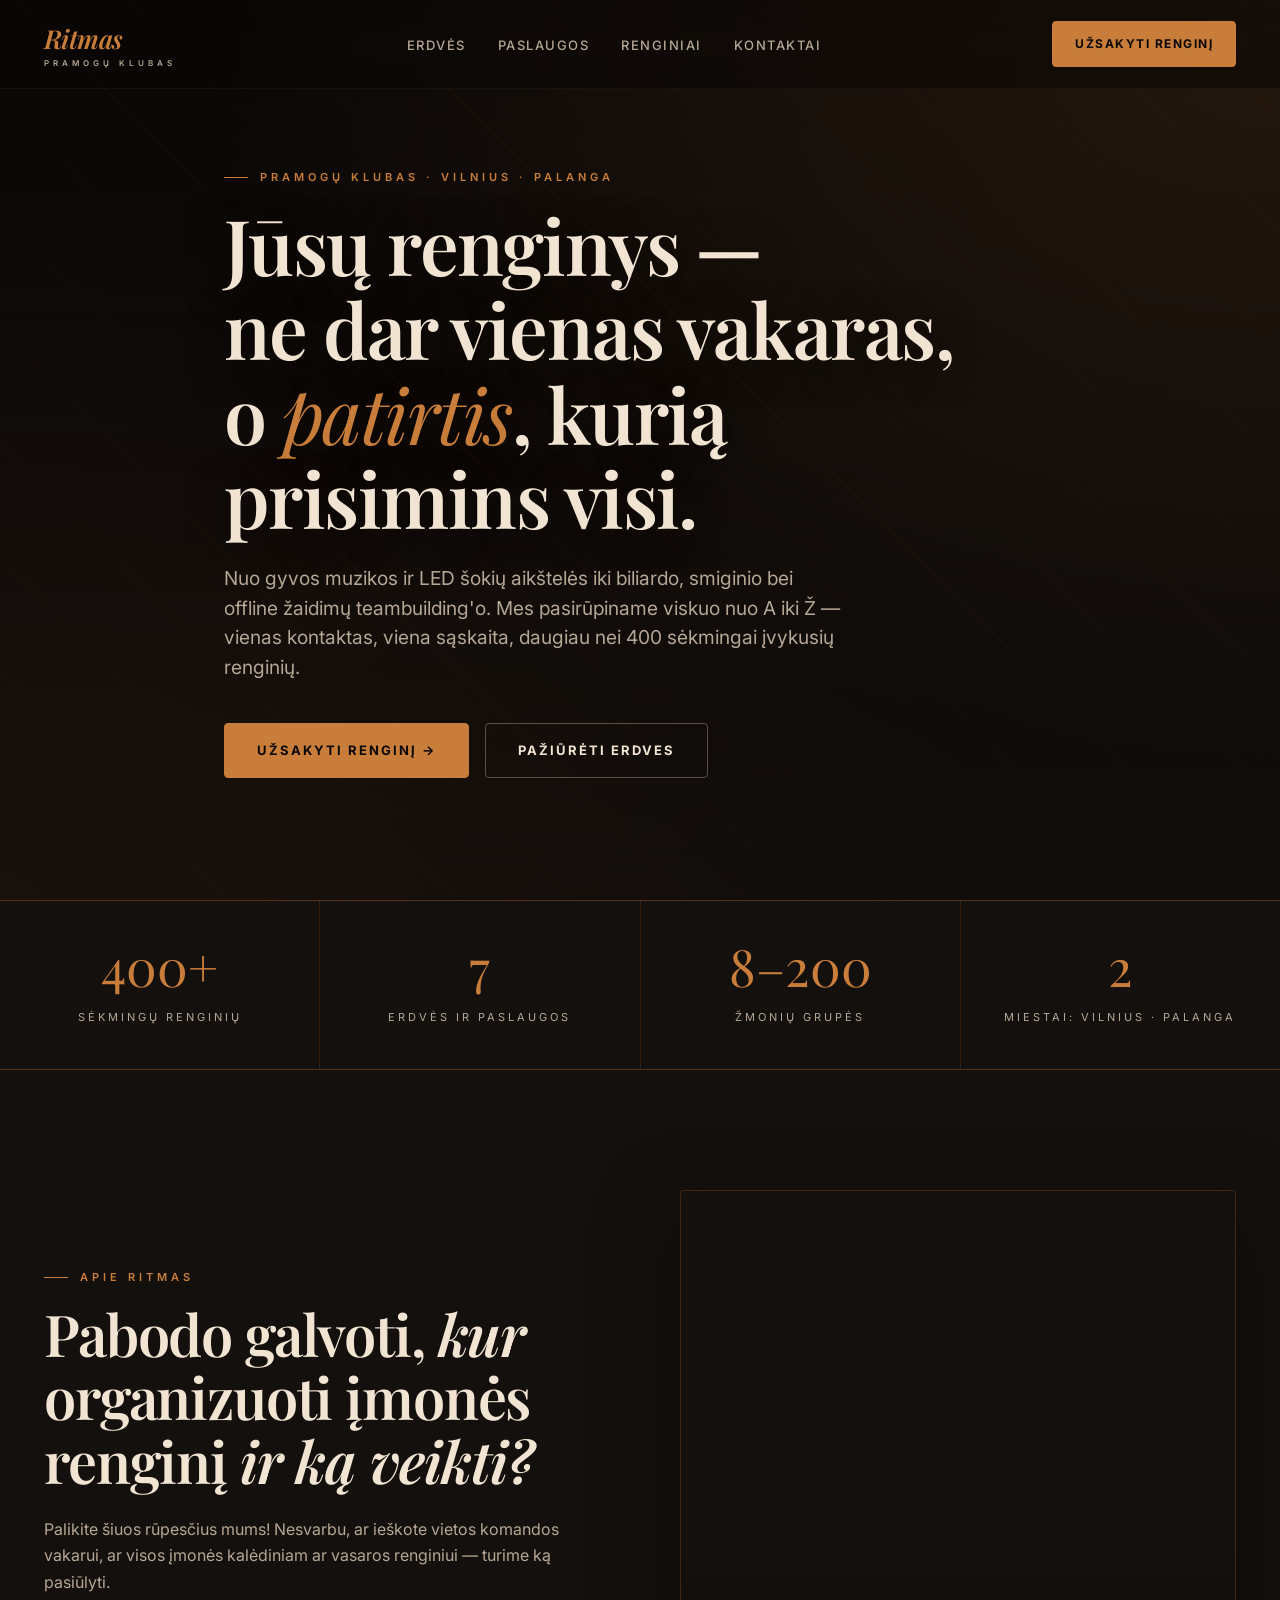
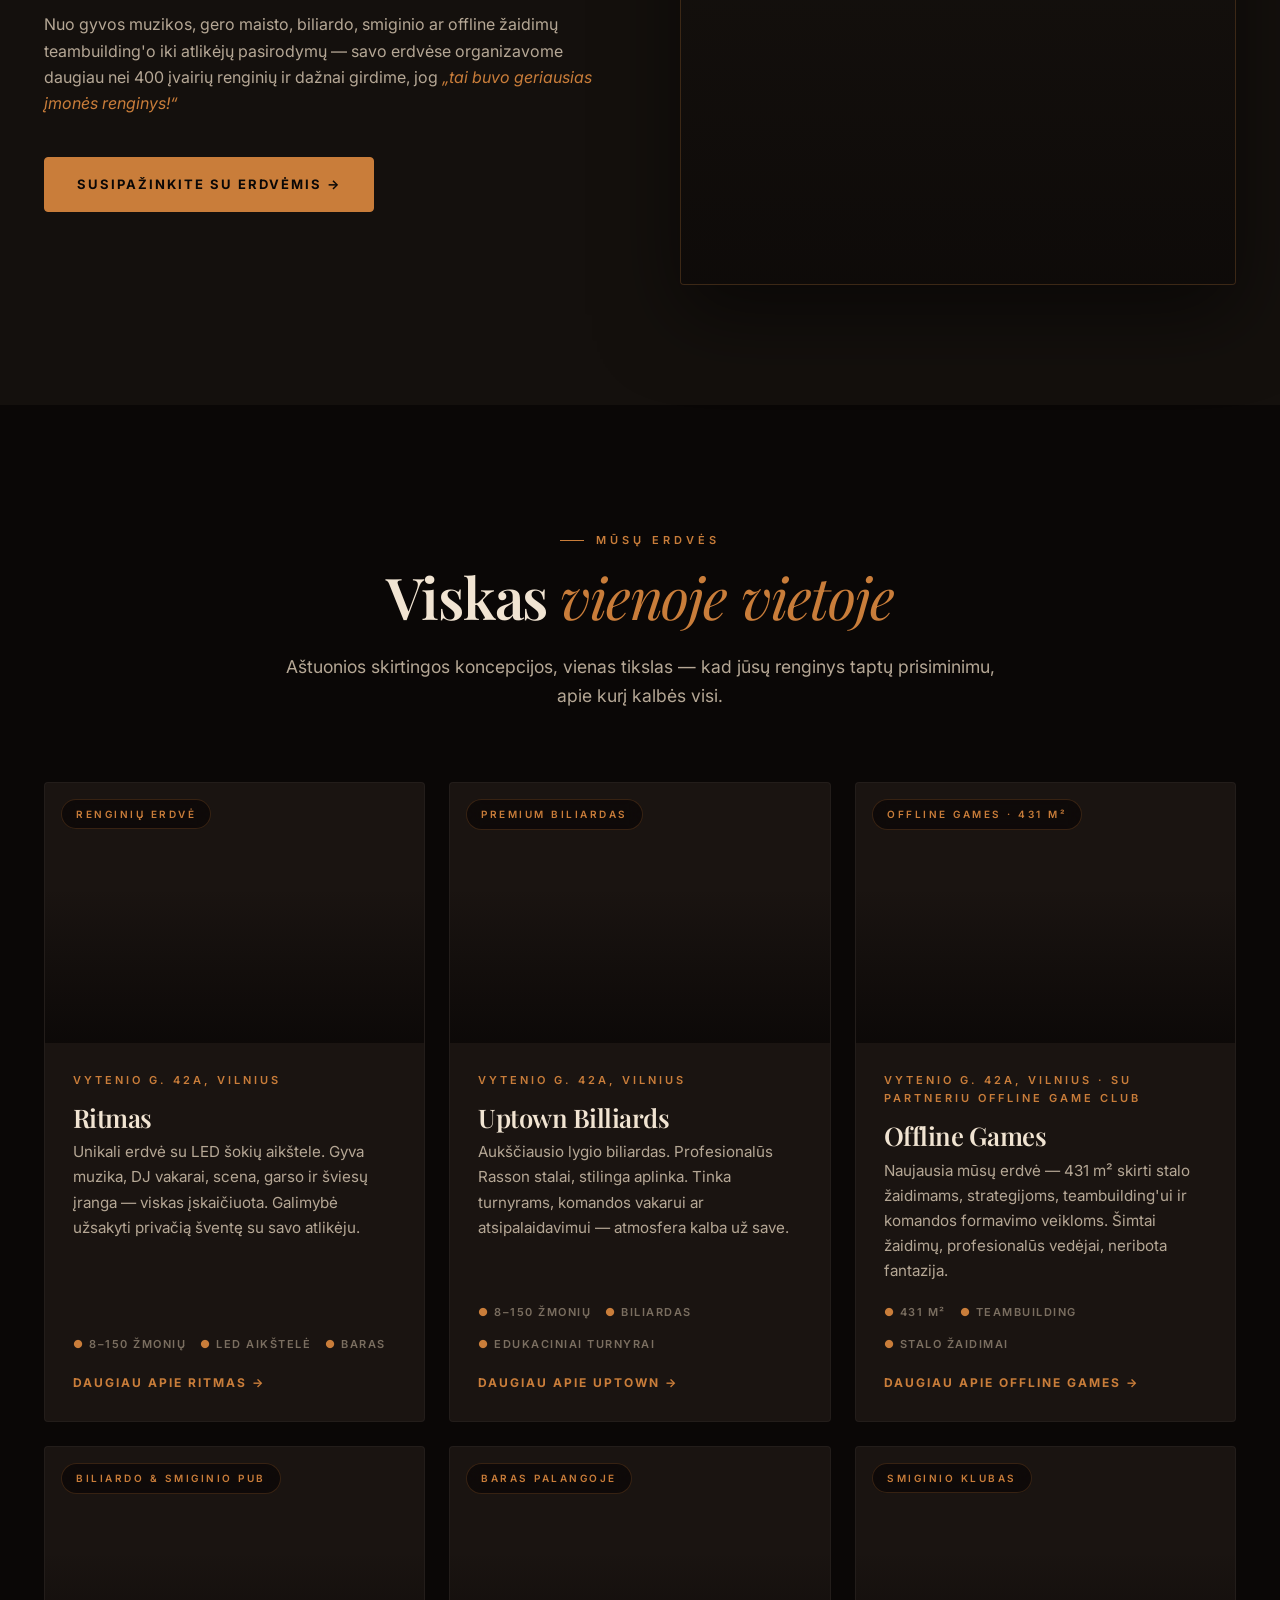
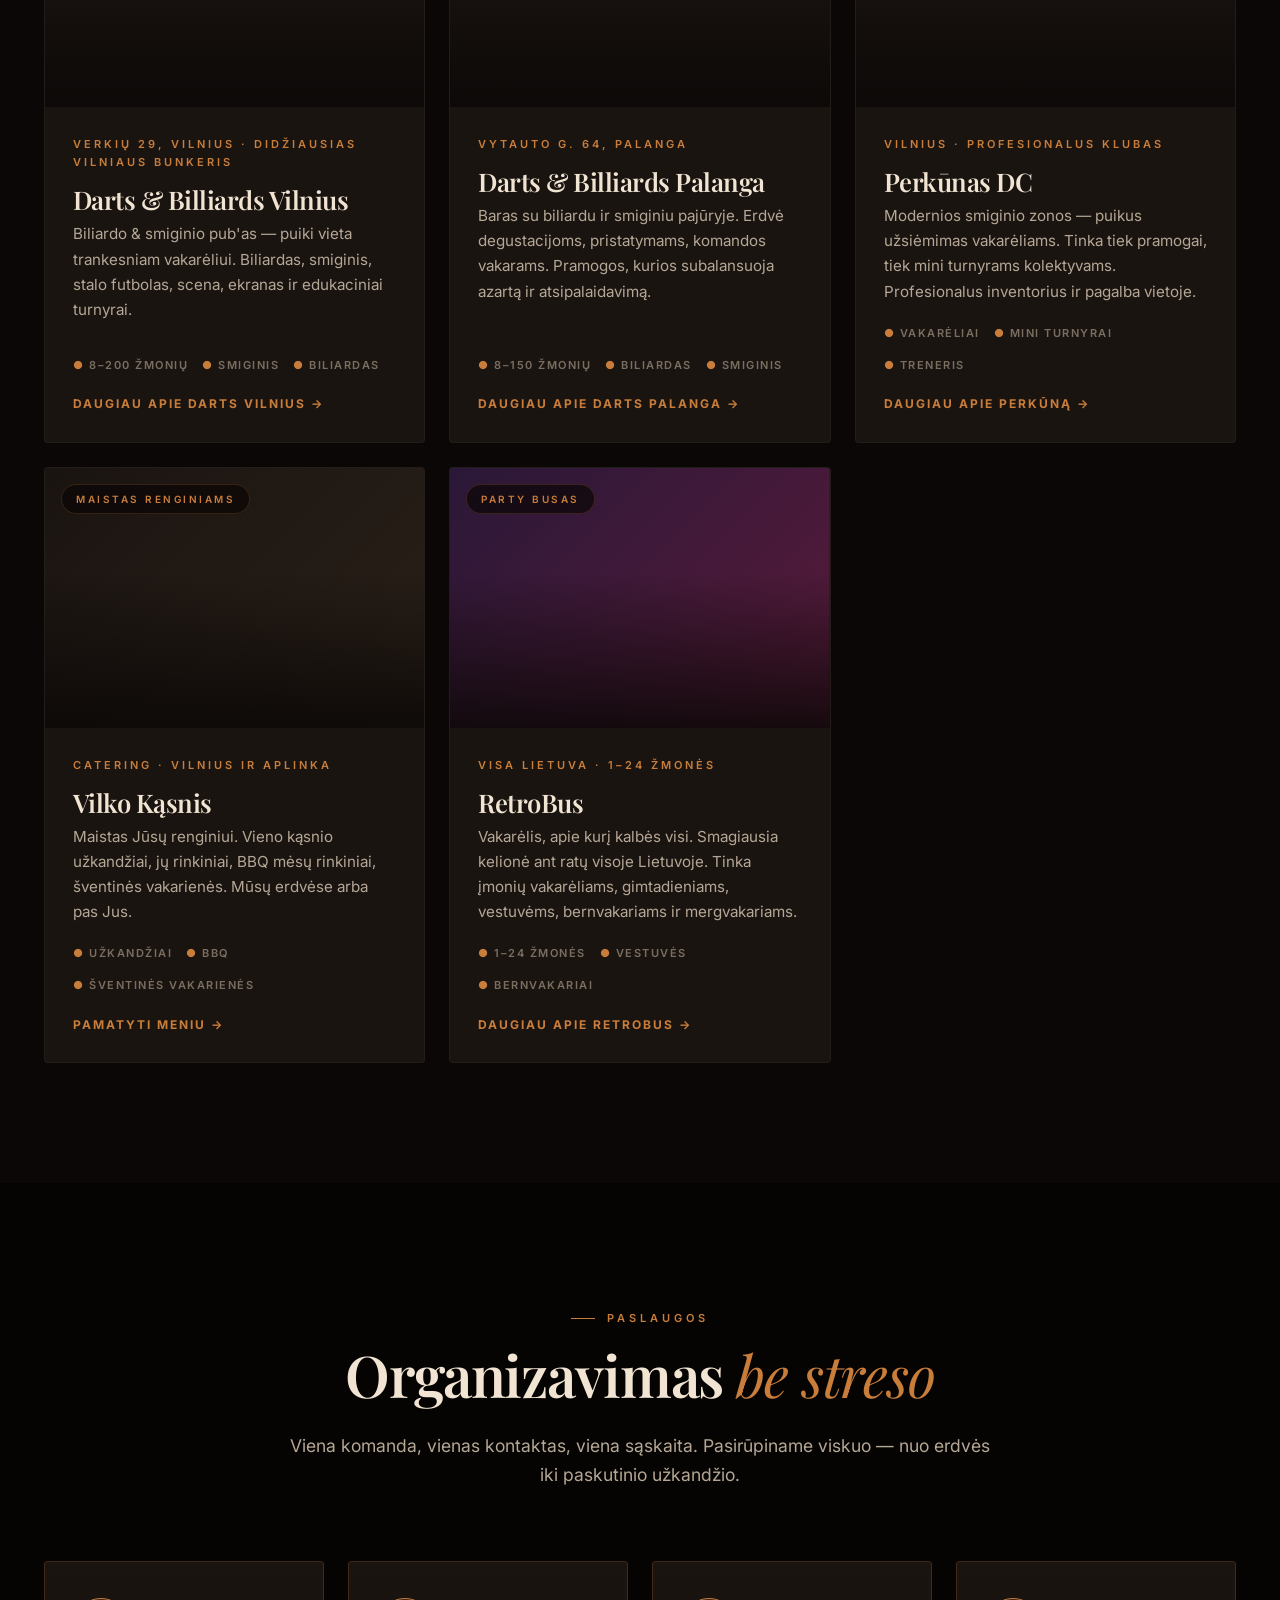
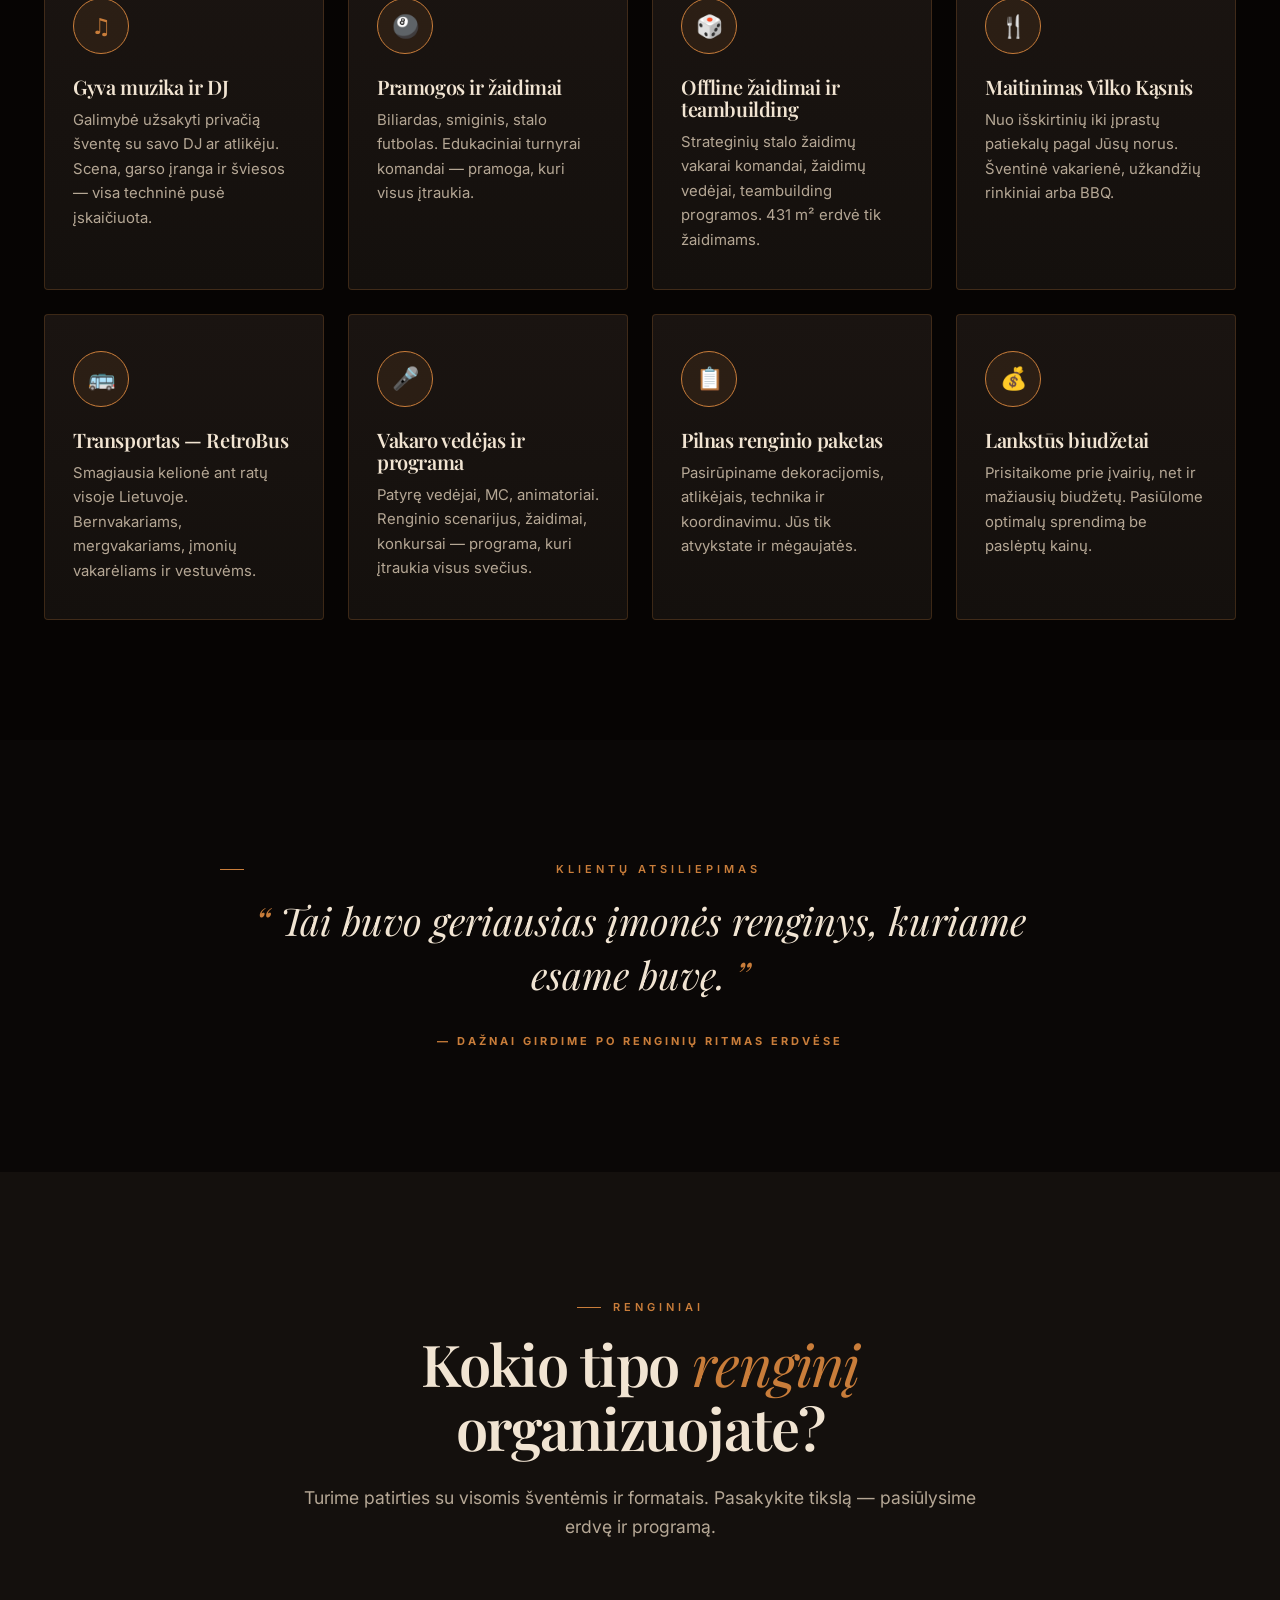
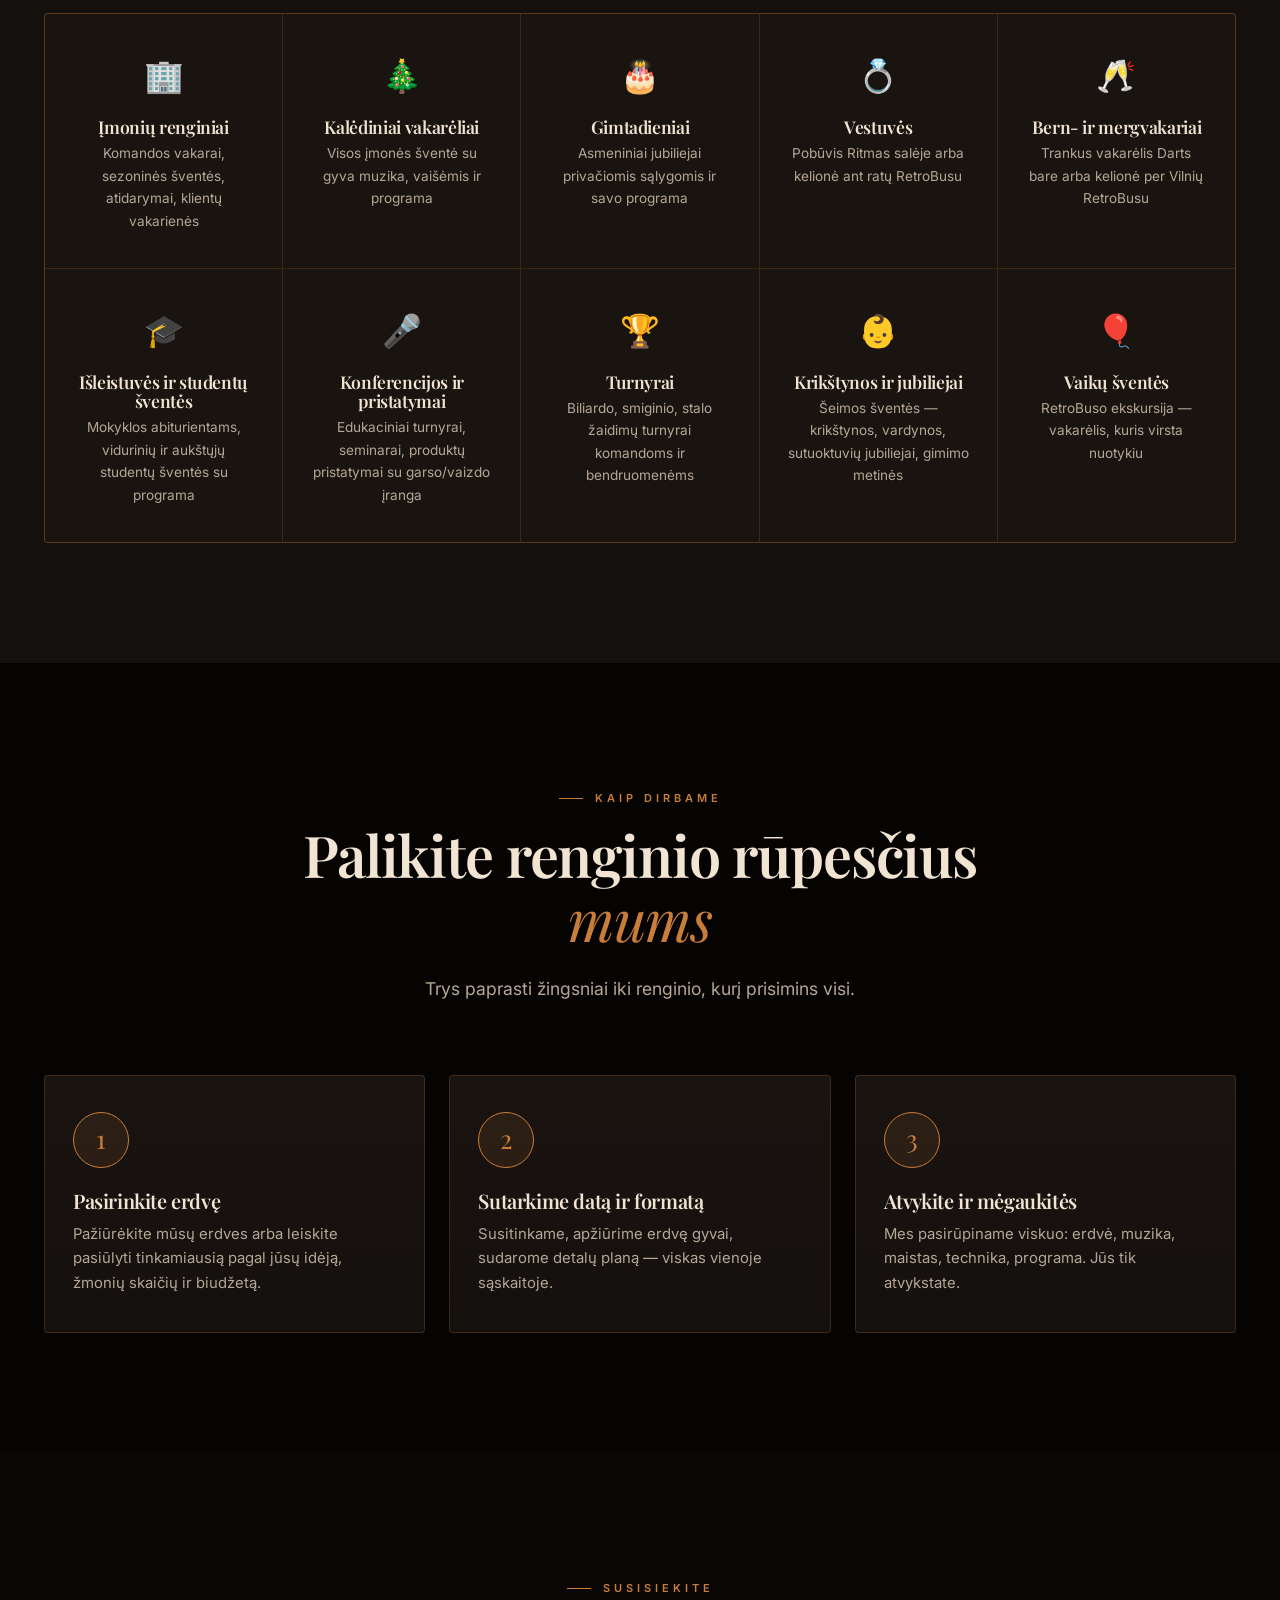
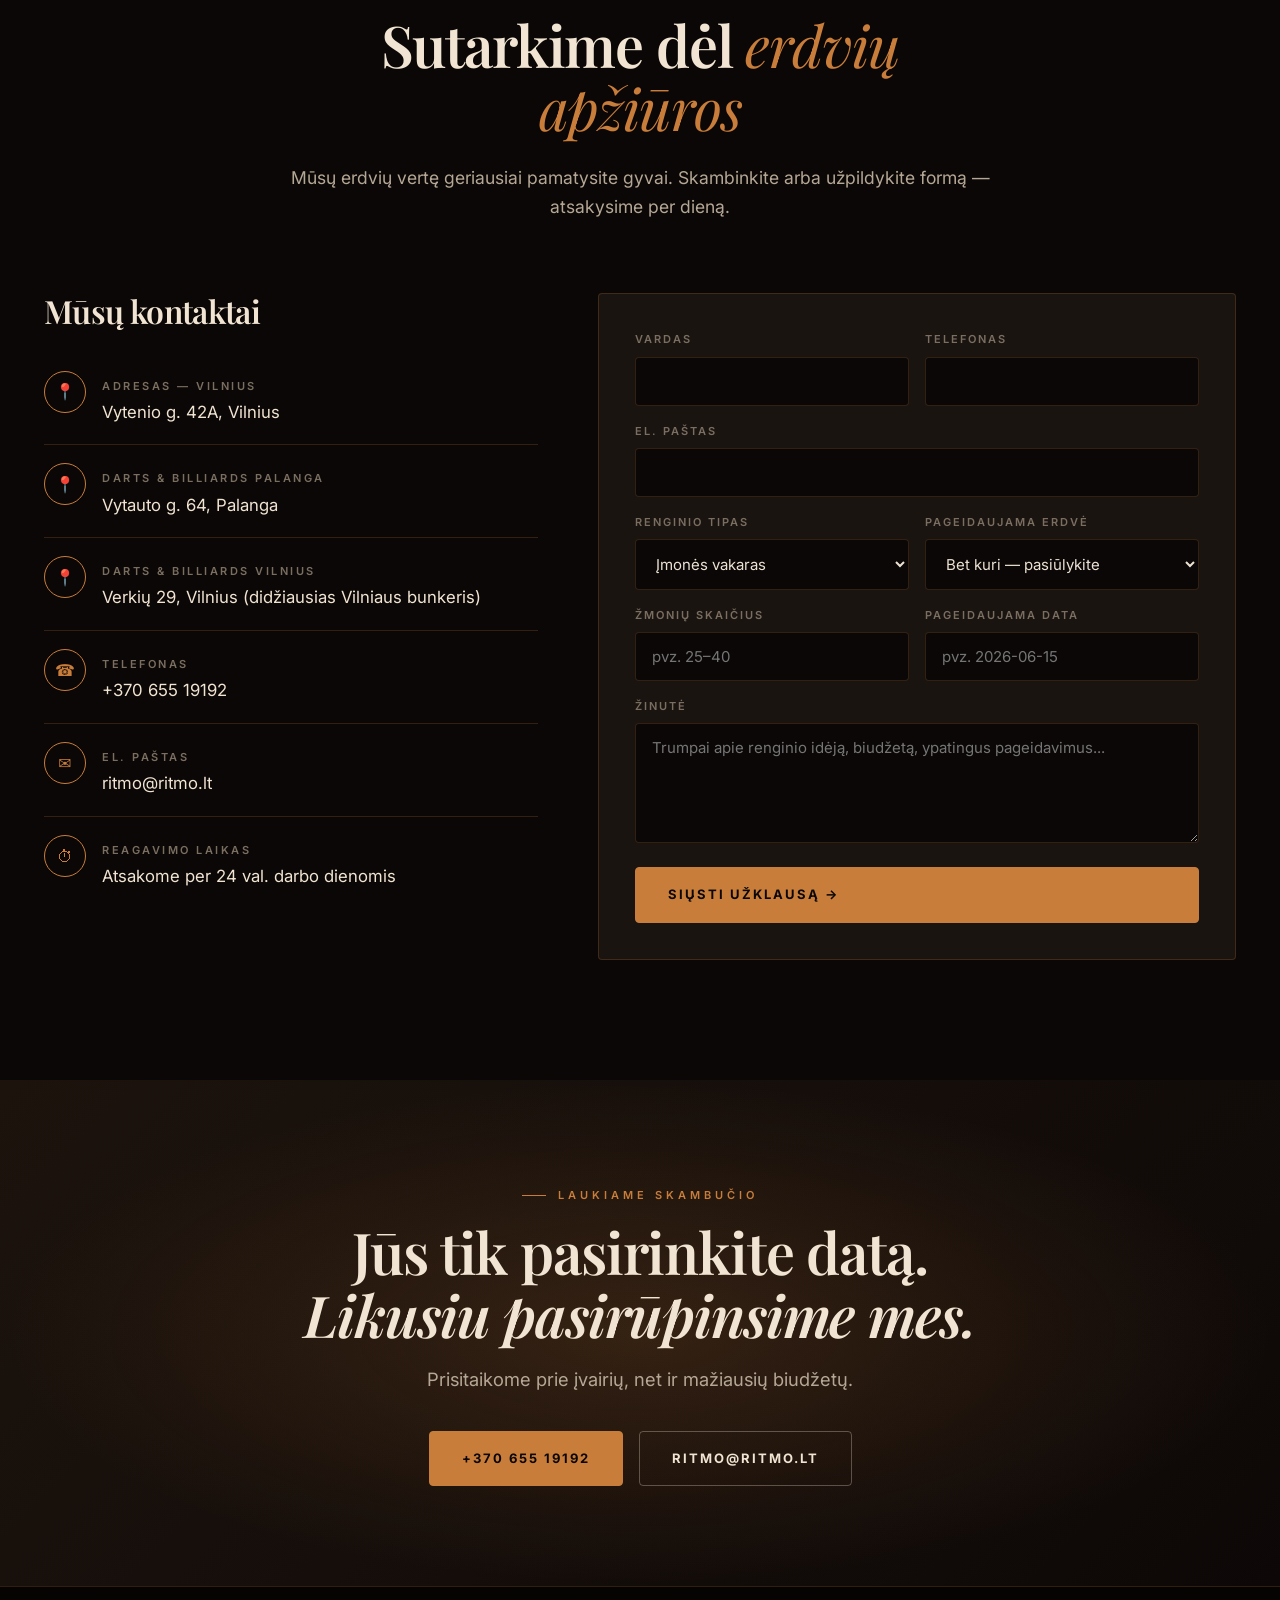
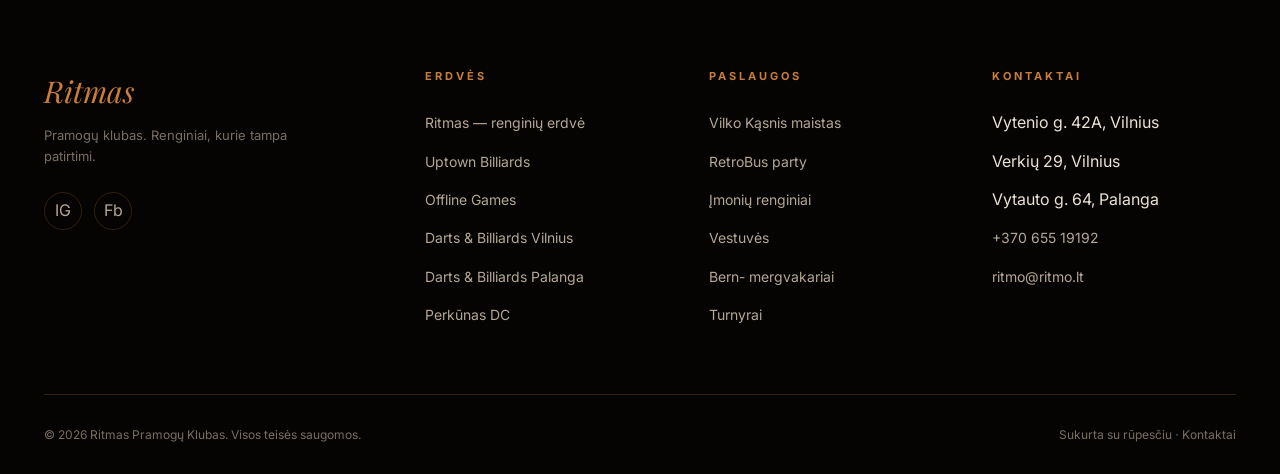
==== index.html @ 1d8a66df "Add Ritmas static site with pages, assets Add complete static website for Ritmas Pramogų Klubas: 10 " ====
<!DOCTYPE html>
<html lang="lt">
<head>
<meta charset="UTF-8">
<meta name="viewport" content="width=device-width, initial-scale=1.0">
<title>Ritmas — Pramogų klubas Vilniuje | Renginių erdvės, biliardas, smiginis, offline games</title>
<meta name="description" content="Ritmas Pramogų Klubas — viskas vienoje vietoje: renginių erdvė su LED šokių aikštele, premium biliardas Uptown Billiards, smiginio klubas Perkūnas DC, Offline Games teambuilding, party busas RetroBus ir maitinimas Vilko Kąsnis. Vytenio g. 42A, Vilnius.">
<meta name="keywords" content="renginių erdvė Vilnius, įmonės renginys, gimtadienis, kalėdinis vakarėlis, biliardas, smiginis, teambuilding, offline games, ritmas">
<meta property="og:title" content="Ritmas Pramogų Klubas — Jūsų renginys, patirtis kurią prisimins visi">
<meta property="og:description" content="Daugiau nei 400 įvairių renginių. Viena komanda, vienas kontaktas, viena sąskaita — mes pasirūpiname viskuo nuo A iki Ž.">
<meta property="og:type" content="website">
<link rel="preconnect" href="https://fonts.googleapis.com">
<link rel="preconnect" href="https://fonts.gstatic.com" crossorigin>
<link href="https://fonts.googleapis.com/css2?family=Inter:wght@400;500;600;700&family=Playfair+Display:ital,wght@0,400;0,600;0,700;1,400;1,600&display=swap" rel="stylesheet">
<link rel="stylesheet" href="assets/style.css">
</head>
<body>

<nav class="nav">
  <div class="nav-inner">
    <a href="index.html" class="nav-logo">Ritmas<span>Pramogų klubas</span></a>
    <ul class="nav-menu">
      <li><a href="#spaces">Erdvės</a></li>
      <li><a href="#services">Paslaugos</a></li>
      <li><a href="#renginiai">Renginiai</a></li>
      <li><a href="#kontaktai">Kontaktai</a></li>
    </ul>
    <a href="#kontaktai" class="nav-cta">Užsakyti renginį</a>
    <button class="nav-toggle" aria-label="Meniu">☰</button>
  </div>
</nav>

<header class="hero">
  <div class="hero-bg" style="background-image: url('assets/images/pagrindine-ritmas.jpg');"></div>
  <div class="container hero-content">
    <span class="eyebrow">Pramogų klubas · Vilnius · Palanga</span>
    <h1>Jūsų renginys —<br>ne dar vienas vakaras,<br>o <em>patirtis</em>, kurią prisimins visi.</h1>
    <p class="hero-sub">Nuo gyvos muzikos ir LED šokių aikštelės iki biliardo, smiginio bei offline žaidimų teambuilding'o. Mes pasirūpiname viskuo nuo A iki Ž — vienas kontaktas, viena sąskaita, daugiau nei 400 sėkmingai įvykusių renginių.</p>
    <div class="hero-actions">
      <a href="#kontaktai" class="btn btn-primary">Užsakyti renginį →</a>
      <a href="#spaces" class="btn btn-ghost">Pažiūrėti erdves</a>
    </div>
  </div>
</header>

<section class="stats">
  <div class="stat"><span class="stat-n">400+</span><span class="stat-l">Sėkmingų renginių</span></div>
  <div class="stat"><span class="stat-n">7</span><span class="stat-l">Erdvės ir paslaugos</span></div>
  <div class="stat"><span class="stat-n">8–200</span><span class="stat-l">Žmonių grupės</span></div>
  <div class="stat"><span class="stat-n">2</span><span class="stat-l">Miestai: Vilnius · Palanga</span></div>
</section>

<section class="section section-alt">
  <div class="container">
    <div class="two-col">
      <div class="fade-in">
        <span class="eyebrow">Apie Ritmas</span>
        <h2>Pabodo galvoti, <em>kur</em> organizuoti įmonės renginį <em>ir ką veikti?</em></h2>
        <p>Palikite šiuos rūpesčius mums! Nesvarbu, ar ieškote vietos komandos vakarui, ar visos įmonės kalėdiniam ar vasaros renginiui — turime ką pasiūlyti.</p>
        <p>Nuo gyvos muzikos, gero maisto, biliardo, smiginio ar offline žaidimų teambuilding'o iki atlikėjų pasirodymų — savo erdvėse organizavome daugiau nei 400 įvairių renginių ir dažnai girdime, jog <em style="color:var(--copper);">„tai buvo geriausias įmonės renginys!“</em></p>
        <a href="#spaces" class="btn btn-primary" style="margin-top:24px;">Susipažinkite su erdvėmis →</a>
      </div>
      <div class="two-col-img framed fade-in" style="background-image: url('assets/images/ritmas-1.jpg');"></div>
    </div>
  </div>
</section>

<section class="section" id="spaces">
  <div class="container">
    <div class="section-head fade-in">
      <span class="eyebrow">Mūsų erdvės</span>
      <h2>Viskas <em>vienoje vietoje</em></h2>
      <p>Aštuonios skirtingos koncepcijos, vienas tikslas — kad jūsų renginys taptų prisiminimu, apie kurį kalbės visi.</p>
    </div>
    <div class="spaces">
      <a href="ritmas.html" class="space-card fade-in">
        <div class="space-card-img" style="background-image: url('assets/images/pagrindine-ritmas.jpg');"><span class="space-card-tag">Renginių erdvė</span></div>
        <div class="space-card-body">
          <div class="sub">Vytenio g. 42A, Vilnius</div>
          <h3>Ritmas</h3>
          <p>Unikali erdvė su LED šokių aikštele. Gyva muzika, DJ vakarai, scena, garso ir šviesų įranga — viskas įskaičiuota. Galimybė užsakyti privačią šventę su savo atlikėju.</p>
          <div class="space-card-meta"><span>8–150 žmonių</span><span>LED aikštelė</span><span>Baras</span></div>
          <span class="space-card-link">Daugiau apie Ritmas →</span>
        </div>
      </a>
      <a href="uptown.html" class="space-card fade-in">
        <div class="space-card-img" style="background-image: url('https://drive.google.com/thumbnail?id=1WiTJpKL68ekK9ulDx5SlwFwT-Mex2TLz&sz=w1200');"><span class="space-card-tag">Premium biliardas</span></div>
        <div class="space-card-body">
          <div class="sub">Vytenio g. 42A, Vilnius</div>
          <h3>Uptown Billiards</h3>
          <p>Aukščiausio lygio biliardas. Profesionalūs Rasson stalai, stilinga aplinka. Tinka turnyrams, komandos vakarui ar atsipalaidavimui — atmosfera kalba už save.</p>
          <div class="space-card-meta"><span>8–150 žmonių</span><span>Biliardas</span><span>Edukaciniai turnyrai</span></div>
          <span class="space-card-link">Daugiau apie Uptown →</span>
        </div>
      </a>
      <a href="offline-games.html" class="space-card fade-in">
        <div class="space-card-img" style="background-image: url('https://drive.google.com/thumbnail?id=1oTW7RoSvND9mqmopMKDk5EoorrUgEsER&sz=w1200');"><span class="space-card-tag">Offline games · 431 m²</span></div>
        <div class="space-card-body">
          <div class="sub">Vytenio g. 42A, Vilnius · su partneriu Offline Game Club</div>
          <h3>Offline Games</h3>
          <p>Naujausia mūsų erdvė — 431 m² skirti stalo žaidimams, strategijoms, teambuilding'ui ir komandos formavimo veikloms. Šimtai žaidimų, profesionalūs vedėjai, neribota fantazija.</p>
          <div class="space-card-meta"><span>431 m²</span><span>Teambuilding</span><span>Stalo žaidimai</span></div>
          <span class="space-card-link">Daugiau apie Offline Games →</span>
        </div>
      </a>
      <a href="darts-bar.html" class="space-card fade-in">
        <div class="space-card-img" style="background-image: url('https://drive.google.com/thumbnail?id=1JiVC27Zn3OxsxiPdMK0Atm8gLOhU0BRY&sz=w1200');"><span class="space-card-tag">Biliardo & smiginio pub</span></div>
        <div class="space-card-body">
          <div class="sub">Verkių 29, Vilnius · Didžiausias Vilniaus bunkeris</div>
          <h3>Darts &amp; Billiards Vilnius</h3>
          <p>Biliardo & smiginio pub'as — puiki vieta trankesniam vakarėliui. Biliardas, smiginis, stalo futbolas, scena, ekranas ir edukaciniai turnyrai.</p>
          <div class="space-card-meta"><span>8–200 žmonių</span><span>Smiginis</span><span>Biliardas</span></div>
          <span class="space-card-link">Daugiau apie Darts Vilnius →</span>
        </div>
      </a>
      <a href="darts-palanga.html" class="space-card fade-in">
        <div class="space-card-img" style="background-image: url('https://drive.google.com/thumbnail?id=1Nq9KM36mByljv81RkOP6Cjq_1KkSakhT&sz=w1200');"><span class="space-card-tag">Baras Palangoje</span></div>
        <div class="space-card-body">
          <div class="sub">Vytauto g. 64, Palanga</div>
          <h3>Darts &amp; Billiards Palanga</h3>
          <p>Baras su biliardu ir smiginiu pajūryje. Erdvė degustacijoms, pristatymams, komandos vakarams. Pramogos, kurios subalansuoja azartą ir atsipalaidavimą.</p>
          <div class="space-card-meta"><span>8–150 žmonių</span><span>Biliardas</span><span>Smiginis</span></div>
          <span class="space-card-link">Daugiau apie Darts Palanga →</span>
        </div>
      </a>
      <a href="perkunas.html" class="space-card fade-in">
        <div class="space-card-img" style="background-image: url('https://drive.google.com/thumbnail?id=1J5Hg4VFQWvJ9VZbEHfBp5RnaOeARDXWA&sz=w1200');"><span class="space-card-tag">Smiginio klubas</span></div>
        <div class="space-card-body">
          <div class="sub">Vilnius · Profesionalus klubas</div>
          <h3>Perkūnas DC</h3>
          <p>Modernios smiginio zonos — puikus užsiėmimas vakarėliams. Tinka tiek pramogai, tiek mini turnyrams kolektyvams. Profesionalus inventorius ir pagalba vietoje.</p>
          <div class="space-card-meta"><span>Vakarėliai</span><span>Mini turnyrai</span><span>Treneris</span></div>
          <span class="space-card-link">Daugiau apie Perkūną →</span>
        </div>
      </a>
      <a href="vilko-kasnis.html" class="space-card fade-in">
        <div class="space-card-img" style="background-image: linear-gradient(135deg, #1a1411, #2a2018);"><span class="space-card-tag">Maistas renginiams</span></div>
        <div class="space-card-body">
          <div class="sub">Catering · Vilnius ir aplinka</div>
          <h3>Vilko Kąsnis</h3>
          <p>Maistas Jūsų renginiui. Vieno kąsnio užkandžiai, jų rinkiniai, BBQ mėsų rinkiniai, šventinės vakarienės. Mūsų erdvėse arba pas Jus.</p>
          <div class="space-card-meta"><span>Užkandžiai</span><span>BBQ</span><span>Šventinės vakarienės</span></div>
          <span class="space-card-link">Pamatyti meniu →</span>
        </div>
      </a>
      <a href="retrobus.html" class="space-card fade-in">
        <div class="space-card-img" style="background-image: linear-gradient(135deg, #2a1838, #5a1a3a);"><span class="space-card-tag">Party busas</span></div>
        <div class="space-card-body">
          <div class="sub">Visa Lietuva · 1–24 žmonės</div>
          <h3>RetroBus</h3>
          <p>Vakarėlis, apie kurį kalbės visi. Smagiausia kelionė ant ratų visoje Lietuvoje. Tinka įmonių vakarėliams, gimtadieniams, vestuvėms, bernvakariams ir mergvakariams.</p>
          <div class="space-card-meta"><span>1–24 žmonės</span><span>Vestuvės</span><span>Bernvakariai</span></div>
          <span class="space-card-link">Daugiau apie RetroBus →</span>
        </div>
      </a>
    </div>
  </div>
</section>

<section class="section section-darker" id="services">
  <div class="container">
    <div class="section-head fade-in">
      <span class="eyebrow">Paslaugos</span>
      <h2>Organizavimas <em>be streso</em></h2>
      <p>Viena komanda, vienas kontaktas, viena sąskaita. Pasirūpiname viskuo — nuo erdvės iki paskutinio užkandžio.</p>
    </div>
    <div class="features">
      <div class="feature fade-in"><div class="feature-icon">♫</div><h4>Gyva muzika ir DJ</h4><p>Galimybė užsakyti privačią šventę su savo DJ ar atlikėju. Scena, garso įranga ir šviesos — visa techninė pusė įskaičiuota.</p></div>
      <div class="feature fade-in"><div class="feature-icon">🎱</div><h4>Pramogos ir žaidimai</h4><p>Biliardas, smiginis, stalo futbolas. Edukaciniai turnyrai komandai — pramoga, kuri visus įtraukia.</p></div>
      <div class="feature fade-in"><div class="feature-icon">🎲</div><h4>Offline žaidimai ir teambuilding</h4><p>Strateginių stalo žaidimų vakarai komandai, žaidimų vedėjai, teambuilding programos. 431 m² erdvė tik žaidimams.</p></div>
      <div class="feature fade-in"><div class="feature-icon">🍴</div><h4>Maitinimas Vilko Kąsnis</h4><p>Nuo išskirtinių iki įprastų patiekalų pagal Jūsų norus. Šventinė vakarienė, užkandžių rinkiniai arba BBQ.</p></div>
      <div class="feature fade-in"><div class="feature-icon">🚌</div><h4>Transportas — RetroBus</h4><p>Smagiausia kelionė ant ratų visoje Lietuvoje. Bernvakariams, mergvakariams, įmonių vakarėliams ir vestuvėms.</p></div>
      <div class="feature fade-in"><div class="feature-icon">🎤</div><h4>Vakaro vedėjas ir programa</h4><p>Patyrę vedėjai, MC, animatoriai. Renginio scenarijus, žaidimai, konkursai — programa, kuri įtraukia visus svečius.</p></div>
      <div class="feature fade-in"><div class="feature-icon">📋</div><h4>Pilnas renginio paketas</h4><p>Pasirūpiname dekoracijomis, atlikėjais, technika ir koordinavimu. Jūs tik atvykstate ir mėgaujatės.</p></div>
      <div class="feature fade-in"><div class="feature-icon">💰</div><h4>Lankstūs biudžetai</h4><p>Prisitaikome prie įvairių, net ir mažiausių biudžetų. Pasiūlome optimalų sprendimą be paslėptų kainų.</p></div>
    </div>
  </div>
</section>

<section class="section">
  <div class="container">
    <div class="testimonial fade-in">
      <span class="eyebrow" style="margin: 0 auto 16px; display: block;">Klientų atsiliepimas</span>
      <p class="testimonial-quote">Tai buvo geriausias įmonės renginys, kuriame esame buvę.</p>
      <span class="testimonial-attr">— dažnai girdime po renginių Ritmas erdvėse</span>
    </div>
  </div>
</section>

<section class="section section-alt" id="renginiai">
  <div class="container">
    <div class="section-head fade-in">
      <span class="eyebrow">Renginiai</span>
      <h2>Kokio tipo <em>renginį</em> organizuojate?</h2>
      <p>Turime patirties su visomis šventėmis ir formatais. Pasakykite tikslą — pasiūlysime erdvę ir programą.</p>
    </div>
    <div class="event-types">
      <div class="event-type fade-in"><div class="event-type-icon">🏢</div><h4>Įmonių renginiai</h4><p>Komandos vakarai, sezoninės šventės, atidarymai, klientų vakarienės</p></div>
      <div class="event-type fade-in"><div class="event-type-icon">🎄</div><h4>Kalėdiniai vakarėliai</h4><p>Visos įmonės šventė su gyva muzika, vaišėmis ir programa</p></div>
      <div class="event-type fade-in"><div class="event-type-icon">🎂</div><h4>Gimtadieniai</h4><p>Asmeniniai jubiliejai privačiomis sąlygomis ir savo programa</p></div>
      <div class="event-type fade-in"><div class="event-type-icon">💍</div><h4>Vestuvės</h4><p>Pobūvis Ritmas salėje arba kelionė ant ratų RetroBusu</p></div>
      <div class="event-type fade-in"><div class="event-type-icon">🥂</div><h4>Bern- ir mergvakariai</h4><p>Trankus vakarėlis Darts bare arba kelionė per Vilnių RetroBusu</p></div>
      <div class="event-type fade-in"><div class="event-type-icon">🎓</div><h4>Išleistuvės ir studentų šventės</h4><p>Mokyklos abiturientams, vidurinių ir aukštųjų studentų šventės su programa</p></div>
      <div class="event-type fade-in"><div class="event-type-icon">🎤</div><h4>Konferencijos ir pristatymai</h4><p>Edukaciniai turnyrai, seminarai, produktų pristatymai su garso/vaizdo įranga</p></div>
      <div class="event-type fade-in"><div class="event-type-icon">🏆</div><h4>Turnyrai</h4><p>Biliardo, smiginio, stalo žaidimų turnyrai komandoms ir bendruomenėms</p></div>
      <div class="event-type fade-in"><div class="event-type-icon">👶</div><h4>Krikštynos ir jubiliejai</h4><p>Šeimos šventės — krikštynos, vardynos, sutuoktuvių jubiliejai, gimimo metinės</p></div>
      <div class="event-type fade-in"><div class="event-type-icon">🎈</div><h4>Vaikų šventės</h4><p>RetroBuso ekskursija — vakarėlis, kuris virsta nuotykiu</p></div>
    </div>
  </div>
</section>

<section class="section section-darker">
  <div class="container">
    <div class="section-head fade-in">
      <span class="eyebrow">Kaip dirbame</span>
      <h2>Paliki­te renginio rūpesčius <em>mums</em></h2>
      <p>Trys paprasti žingsniai iki renginio, kurį prisimins visi.</p>
    </div>
    <div class="features">
      <div class="feature fade-in"><div class="feature-icon" style="font-family:var(--font-display); font-size: 26px;">1</div><h4>Pasirinkite erdvę</h4><p>Pažiūrėkite mūsų erdves arba leiskite pasiūlyti tinkamiausią pagal jūsų idėją, žmonių skaičių ir biudžetą.</p></div>
      <div class="feature fade-in"><div class="feature-icon" style="font-family:var(--font-display); font-size: 26px;">2</div><h4>Sutarkime datą ir formatą</h4><p>Susitinkame, apžiūrime erdvę gyvai, sudarome detalų planą — viskas vienoje sąskaitoje.</p></div>
      <div class="feature fade-in"><div class="feature-icon" style="font-family:var(--font-display); font-size: 26px;">3</div><h4>Atvykite ir mėgaukitės</h4><p>Mes pasirūpiname viskuo: erdvė, muzika, maistas, technika, programa. Jūs tik atvykstate.</p></div>
    </div>
  </div>
</section>

<section class="section" id="kontaktai">
  <div class="container">
    <div class="section-head fade-in">
      <span class="eyebrow">Susisiekite</span>
      <h2>Sutarkime dėl <em>erdvių apžiūros</em></h2>
      <p>Mūsų erdvių vertę geriausiai pamatysite gyvai. Skambinkite arba užpildykite formą — atsakysime per dieną.</p>
    </div>
    <div class="contact-grid">
      <div class="contact-info fade-in">
        <h3>Mūsų kontaktai</h3>
        <div class="contact-line"><div class="contact-line-icon">📍</div><div class="contact-line-text"><strong>Adresas — Vilnius</strong><a href="https://maps.google.com/?q=Vytenio+42A+Vilnius" target="_blank" rel="noopener">Vytenio g. 42A, Vilnius</a></div></div>
        <div class="contact-line"><div class="contact-line-icon">📍</div><div class="contact-line-text"><strong>Darts &amp; Billiards Palanga</strong><a href="https://maps.google.com/?q=Vytauto+64+Palanga" target="_blank" rel="noopener">Vytauto g. 64, Palanga</a></div></div>
        <div class="contact-line"><div class="contact-line-icon">📍</div><div class="contact-line-text"><strong>Darts &amp; Billiards Vilnius</strong><a href="https://maps.google.com/?q=Verkiu+29+Vilnius" target="_blank" rel="noopener">Verkių 29, Vilnius (didžiausias Vilniaus bunkeris)</a></div></div>
        <div class="contact-line"><div class="contact-line-icon">☎</div><div class="contact-line-text"><strong>Telefonas</strong><a href="tel:+37065519192">+370 655 19192</a></div></div>
        <div class="contact-line"><div class="contact-line-icon">✉</div><div class="contact-line-text"><strong>El. paštas</strong><a href="mailto:ritmo@ritmo.lt">ritmo@ritmo.lt</a></div></div>
        <div class="contact-line"><div class="contact-line-icon">⏱</div><div class="contact-line-text"><strong>Reagavimo laikas</strong><span>Atsakome per 24 val. darbo dienomis</span></div></div>
      </div>
      <form class="form fade-in" id="contact-form">
        <div class="form-row">
          <div class="form-field"><label for="name">Vardas</label><input type="text" id="name" name="name" required></div>
          <div class="form-field"><label for="phone">Telefonas</label><input type="tel" id="phone" name="phone"></div>
        </div>
        <div class="form-field" style="margin-bottom:16px;"><label for="email">El. paštas</label><input type="email" id="email" name="email" required></div>
        <div class="form-row">
          <div class="form-field"><label for="event">Renginio tipas</label>
            <select id="event" name="event">
              <option>Įmonės vakaras</option><option>Kalėdinis vakarėlis</option><option>Gimtadienis</option>
              <option>Vestuvės</option><option>Bern- / mergvakaris</option><option>Išleistuvės / studentų šventė</option>
              <option>Konferencija / pristatymas</option><option>Turnyras</option><option>Krikštynos / jubiliejus</option>
              <option>Vaikų šventė</option><option>Kita</option>
            </select>
          </div>
          <div class="form-field"><label for="venue">Pageidaujama erdvė</label>
            <select id="venue" name="venue">
              <option>Bet kuri — pasiūlykite</option><option>Ritmas — renginių erdvė</option><option>Uptown Billiards</option>
              <option>Offline Games</option><option>Darts &amp; Billiards Vilnius</option><option>Darts &amp; Billiards Palanga</option>
              <option>Perkūnas DC (smiginis)</option><option>RetroBus</option><option>Vilko Kąsnis catering</option>
            </select>
          </div>
        </div>
        <div class="form-row">
          <div class="form-field"><label for="people">Žmonių skaičius</label><input type="text" id="people" name="people" placeholder="pvz. 25–40"></div>
          <div class="form-field"><label for="date">Pageidaujama data</label><input type="text" id="date" name="date" placeholder="pvz. 2026-06-15"></div>
        </div>
        <div class="form-field" style="margin-bottom:16px;"><label for="message">Žinutė</label><textarea id="message" name="message" placeholder="Trumpai apie renginio idėją, biudžetą, ypatingus pageidavimus..."></textarea></div>
        <button type="submit" class="btn btn-primary">Siųsti užklausą →</button>
      </form>
    </div>
  </div>
</section>

<section class="cta-band">
  <div class="container fade-in">
    <span class="eyebrow" style="margin: 0 auto 16px; display:inline-block; padding-left: 36px;">Laukiame skambučio</span>
    <h2>Jūs tik pasirinkite datą.<br><em>Likusiu pasirūpinsime mes.</em></h2>
    <p>Prisitaikome prie įvairių, net ir mažiausių biudžetų.</p>
    <div class="hero-actions" style="justify-content:center;">
      <a href="tel:+37065519192" class="btn btn-primary">+370 655 19192</a>
      <a href="mailto:ritmo@ritmo.lt" class="btn btn-ghost">ritmo@ritmo.lt</a>
    </div>
  </div>
</section>

<footer class="footer">
  <div class="container">
    <div class="footer-grid">
      <div>
        <div class="footer-brand">Ritmas</div>
        <div class="footer-tagline">Pramogų klubas. Renginiai, kurie tampa patirtimi.</div>
        <div class="footer-socials">
          <a href="https://www.instagram.com/ritmas_pramoguklubas/" target="_blank" rel="noopener" aria-label="Instagram">IG</a>
          <a href="https://www.facebook.com/profile.php?id=61580613849366" target="_blank" rel="noopener" aria-label="Facebook">Fb</a>
        </div>
      </div>
      <div>
        <h5>Erdvės</h5>
        <ul>
          <li><a href="ritmas.html">Ritmas — renginių erdvė</a></li>
          <li><a href="uptown.html">Uptown Billiards</a></li>
          <li><a href="offline-games.html">Offline Games</a></li>
          <li><a href="darts-bar.html">Darts &amp; Billiards Vilnius</a></li>
          <li><a href="darts-palanga.html">Darts &amp; Billiards Palanga</a></li>
          <li><a href="perkunas.html">Perkūnas DC</a></li>
        </ul>
      </div>
      <div>
        <h5>Paslaugos</h5>
        <ul>
          <li><a href="vilko-kasnis.html">Vilko Kąsnis maistas</a></li>
          <li><a href="retrobus.html">RetroBus party</a></li>
          <li><a href="#renginiai">Įmonių renginiai</a></li>
          <li><a href="#renginiai">Vestuvės</a></li>
          <li><a href="#renginiai">Bern- mergvakariai</a></li>
          <li><a href="#renginiai">Turnyrai</a></li>
        </ul>
      </div>
      <div>
        <h5>Kontaktai</h5>
        <ul>
          <li>Vytenio g. 42A, Vilnius</li>
          <li>Verkių 29, Vilnius</li>
          <li>Vytauto g. 64, Palanga</li>
          <li><a href="tel:+37065519192">+370 655 19192</a></li>
          <li><a href="mailto:ritmo@ritmo.lt">ritmo@ritmo.lt</a></li>
        </ul>
      </div>
    </div>
    <div class="footer-bottom">
      <div>© <span id="yr">2026</span> Ritmas Pramogų Klubas. Visos teisės saugomos.</div>
      <div>Sukurta su rūpesčiu ⋅ <a href="kontaktai.html">Kontaktai</a></div>
    </div>
  </div>
</footer>
<script src="assets/script.js"></script>
</body>
</html>
---- assets/style.css ----
/* =========================================================
   RITMAS PRAMOGŲ KLUBAS — Stilius
   Tamsus, premium, kinematografinis dizainas
   ========================================================= */

:root {
  /* Brand colors */
  --bg: #0a0706;
  --bg-2: #14100d;
  --bg-3: #1f1813;
  --surface: #1a1411;
  --surface-2: #25201c;
  --copper: #C97D3A;
  --copper-light: #E29A5C;
  --copper-dark: #8E5728;
  --gold: #D4A968;
  --cream: #F1E4D2;
  --text: #ECE2D4;
  --text-dim: #B5A795;
  --text-muted: #7A6E60;
  --line: rgba(201, 125, 58, 0.22);

  /* Type */
  --font-display: 'Playfair Display', 'Georgia', serif;
  --font-body: 'Inter', 'Helvetica Neue', system-ui, sans-serif;

  /* Layout */
  --container: 1240px;
  --radius: 4px;
}

* { box-sizing: border-box; margin: 0; padding: 0; }
html { scroll-behavior: smooth; }
body {
  background: var(--bg);
  color: var(--text);
  font-family: var(--font-body);
  font-size: 16px;
  line-height: 1.65;
  -webkit-font-smoothing: antialiased;
  overflow-x: hidden;
}
img { max-width: 100%; height: auto; display: block; }
a { color: inherit; text-decoration: none; }
button { font: inherit; cursor: pointer; }

.container { max-width: var(--container); margin: 0 auto; padding: 0 24px; }
.text-copper { color: var(--copper); }
.text-cream { color: var(--cream); }
.eyebrow {
  display: inline-block; font-size: 11px; letter-spacing: 4px;
  text-transform: uppercase; color: var(--copper); font-weight: 600;
  margin-bottom: 16px; position: relative; padding-left: 36px;
}
.eyebrow::before { content: ""; position: absolute; left: 0; top: 50%; width: 24px; height: 1px; background: var(--copper); }

h1, h2, h3, h4 { font-family: var(--font-display); font-weight: 600; line-height: 1.1; color: var(--cream); letter-spacing: -0.02em; }
h1 { font-size: clamp(2.5rem, 6vw, 5.2rem); }
h2 { font-size: clamp(2rem, 4.5vw, 3.6rem); margin-bottom: 24px; }
h3 { font-size: clamp(1.5rem, 2.5vw, 2rem); margin-bottom: 16px; }
h4 { font-size: 1.25rem; margin-bottom: 12px; }
p { color: var(--text-dim); margin-bottom: 1rem; }

.nav { position: fixed; top: 0; left: 0; right: 0; z-index: 100; padding: 18px 0; background: rgba(10, 7, 6, 0.6); backdrop-filter: blur(16px); -webkit-backdrop-filter: blur(16px); border-bottom: 1px solid rgba(255,255,255,0.04); transition: padding 0.3s ease, background 0.3s ease; }
.nav.scrolled { padding: 12px 0; background: rgba(10, 7, 6, 0.92); }
.nav-inner { max-width: var(--container); margin: 0 auto; padding: 0 24px; display: flex; align-items: center; justify-content: space-between; gap: 24px; }
.nav-logo { font-family: var(--font-display); font-size: 26px; font-style: italic; color: var(--copper); letter-spacing: -0.02em; font-weight: 600; }
.nav-logo span { display: block; font-size: 8px; letter-spacing: 4px; color: var(--text-dim); font-style: normal; text-transform: uppercase; margin-top: -4px; font-family: var(--font-body); font-weight: 600; }
.nav-menu { display: flex; gap: 32px; list-style: none; align-items: center; }
.nav-menu a { font-size: 13px; letter-spacing: 1.5px; text-transform: uppercase; color: var(--text-dim); font-weight: 500; transition: color 0.2s; position: relative; }
.nav-menu a:hover, .nav-menu a.active { color: var(--copper); }
.nav-cta { background: var(--copper); color: var(--bg); padding: 12px 22px; border-radius: var(--radius); font-size: 12px; letter-spacing: 1.5px; text-transform: uppercase; font-weight: 700; border: 1px solid var(--copper); transition: all 0.2s; }
.nav-cta:hover { background: var(--copper-light); color: var(--bg) !important; }
.nav-toggle { display: none; background: transparent; border: 0; color: var(--cream); font-size: 24px; }

.hero { position: relative; min-height: 100vh; display: flex; align-items: center; padding: 120px 0 80px; overflow: hidden; background: radial-gradient(ellipse at top right, rgba(201, 125, 58, 0.18), transparent 60%), radial-gradient(ellipse at bottom left, rgba(140, 70, 30, 0.12), transparent 55%), linear-gradient(180deg, var(--bg) 0%, var(--bg-2) 100%); }
.hero::before { content: ""; position: absolute; inset: 0; background-image: repeating-linear-gradient(45deg, transparent 0, transparent 80px, rgba(201,125,58,0.04) 80px, rgba(201,125,58,0.04) 81px); pointer-events: none; }
.hero-bg { position: absolute; inset: 0; background-size: cover; background-position: center; opacity: 0.35; z-index: 0; filter: saturate(1.1); }
.hero-bg::after { content: ""; position: absolute; inset: 0; background: linear-gradient(180deg, rgba(10,7,6,0.55) 0%, rgba(10,7,6,0.85) 60%, var(--bg) 100%); }
.hero-content { position: relative; z-index: 2; max-width: 880px; }
.hero h1 { margin-bottom: 24px; text-shadow: 0 4px 40px rgba(0,0,0,0.5); }
.hero h1 em { font-style: italic; color: var(--copper); font-weight: 400; }
.hero-sub { font-size: clamp(1.05rem, 1.5vw, 1.3rem); color: var(--text-dim); max-width: 620px; margin-bottom: 40px; line-height: 1.55; }
.hero-actions { display: flex; gap: 16px; flex-wrap: wrap; }

.btn { display: inline-flex; align-items: center; gap: 10px; padding: 16px 32px; font-size: 13px; letter-spacing: 2px; text-transform: uppercase; font-weight: 700; border-radius: var(--radius); border: 1px solid var(--copper); transition: all 0.25s ease; }
.btn-primary { background: var(--copper); color: var(--bg); }
.btn-primary:hover { background: var(--copper-light); transform: translateY(-2px); box-shadow: 0 10px 30px rgba(201,125,58,0.3); }
.btn-ghost { background: transparent; color: var(--cream); border-color: rgba(241,228,210,0.3); }
.btn-ghost:hover { border-color: var(--copper); color: var(--copper); }

.section { padding: 120px 0; position: relative; }
.section-alt { background: var(--bg-2); }
.section-darker { background: #060403; }
.section-head { text-align: center; max-width: 720px; margin: 0 auto 72px; }
.section-head h2 em { font-style: italic; color: var(--copper); font-weight: 400; }
.section-head p { font-size: 1.1rem; }

.stats { display: grid; grid-template-columns: repeat(4, 1fr); gap: 1px; background: var(--line); border-top: 1px solid var(--line); border-bottom: 1px solid var(--line); margin: 0; }
.stat { background: var(--bg-2); padding: 40px 24px; text-align: center; }
.stat-n { font-family: var(--font-display); font-size: clamp(2.2rem, 4vw, 3.4rem); color: var(--copper); display: block; line-height: 1; margin-bottom: 10px; }
.stat-l { font-size: 11px; letter-spacing: 3px; text-transform: uppercase; color: var(--text-dim); }

.spaces { display: grid; grid-template-columns: repeat(auto-fit, minmax(330px, 1fr)); gap: 24px; }
.space-card { position: relative; background: var(--surface); border: 1px solid rgba(255,255,255,0.04); border-radius: var(--radius); overflow: hidden; transition: all 0.4s ease; display: flex; flex-direction: column; min-height: 460px; cursor: pointer; text-decoration: none; color: inherit; }
.space-card:hover .space-card-link { gap: 16px; color: var(--copper-light); }
.space-card:hover .space-card-img { transform: scale(1.04); }
.space-card-img { transition: transform 0.6s ease; }
.space-card:hover { border-color: var(--copper); transform: translateY(-6px); box-shadow: 0 20px 60px rgba(0,0,0,0.5), 0 0 30px rgba(201,125,58,0.15); }
.space-card-img { position: relative; width: 100%; height: 260px; background: linear-gradient(135deg, rgba(201,125,58,0.18), rgba(80,30,15,0.4)), linear-gradient(180deg, var(--bg-3), var(--surface)); background-size: cover; background-position: center; overflow: hidden; }
.space-card-img::after { content: ""; position: absolute; inset: 0; background: linear-gradient(180deg, transparent 40%, rgba(10,7,6,0.85) 100%); }
.space-card-tag { position: absolute; top: 16px; left: 16px; z-index: 2; background: rgba(10,7,6,0.7); backdrop-filter: blur(8px); border: 1px solid var(--line); padding: 6px 14px; font-size: 10px; letter-spacing: 2.5px; text-transform: uppercase; color: var(--copper); font-weight: 600; border-radius: 30px; }
.space-card-body { padding: 28px; flex: 1; display: flex; flex-direction: column; }
.space-card h3 { font-size: 1.6rem; margin-bottom: 8px; color: var(--cream); }
.space-card .sub { font-size: 11px; letter-spacing: 3px; text-transform: uppercase; color: var(--copper); margin-bottom: 14px; font-weight: 600; }
.space-card p { font-size: 0.95rem; margin-bottom: 20px; flex: 1; }
.space-card-meta { display: flex; gap: 14px; flex-wrap: wrap; font-size: 11px; color: var(--text-muted); text-transform: uppercase; letter-spacing: 1.5px; margin-bottom: 20px; font-weight: 600; }
.space-card-meta span::before { content: "● "; color: var(--copper); }
.space-card-link { display: inline-flex; align-items: center; gap: 10px; font-size: 12px; letter-spacing: 2px; text-transform: uppercase; color: var(--copper); font-weight: 700; transition: gap 0.2s; }
.space-card-link:hover { gap: 16px; }

.features { display: grid; grid-template-columns: repeat(auto-fit, minmax(260px, 1fr)); gap: 24px; }
.feature { padding: 36px 28px; border: 1px solid var(--line); background: linear-gradient(180deg, var(--surface) 0%, var(--bg-2) 100%); border-radius: var(--radius); transition: all 0.3s; position: relative; overflow: hidden; }
.feature::before { content: ""; position: absolute; top: 0; left: 0; height: 2px; width: 0; background: var(--copper); transition: width 0.4s ease; }
.feature:hover::before { width: 100%; }
.feature:hover { transform: translateY(-4px); border-color: rgba(201,125,58,0.5); }
.feature-icon { width: 56px; height: 56px; display: flex; align-items: center; justify-content: center; background: rgba(201,125,58,0.1); border: 1px solid var(--copper); border-radius: 50%; margin-bottom: 22px; color: var(--copper); font-size: 22px; }
.feature h4 { color: var(--cream); margin-bottom: 10px; }
.feature p { font-size: 0.93rem; color: var(--text-dim); margin-bottom: 0; }

.two-col { display: grid; grid-template-columns: 1fr 1fr; gap: 80px; align-items: center; }
.two-col-img { position: relative; aspect-ratio: 4/5; background: linear-gradient(135deg, var(--bg-3), var(--surface)); border-radius: var(--radius); overflow: hidden; background-size: cover; background-position: center; }
.two-col-img::after { content: ""; position: absolute; inset: 0; background: linear-gradient(180deg, transparent 50%, rgba(10,7,6,0.6) 100%); }
.two-col-img.framed { border: 1px solid var(--line); box-shadow: 0 30px 80px rgba(0,0,0,0.5); }

.testimonial { text-align: center; max-width: 880px; margin: 0 auto; padding: 0 20px; }
.testimonial-quote { font-family: var(--font-display); font-size: clamp(1.5rem, 3vw, 2.4rem); font-style: italic; color: var(--cream); line-height: 1.4; margin-bottom: 24px; }
.testimonial-quote::before { content: "“ "; color: var(--copper); }
.testimonial-quote::after { content: " ”"; color: var(--copper); }
.testimonial-attr { font-size: 11px; letter-spacing: 3px; text-transform: uppercase; color: var(--copper); font-weight: 700; }

.event-types { display: grid; grid-template-columns: repeat(auto-fit, minmax(220px, 1fr)); gap: 1px; background: var(--line); border: 1px solid var(--line); border-radius: var(--radius); overflow: hidden; }
.event-type { background: var(--surface); padding: 36px 28px; text-align: center; transition: all 0.3s; }
.event-type:hover { background: var(--surface-2); color: var(--copper); }
.event-type-icon { font-size: 32px; margin-bottom: 14px; color: var(--copper); }
.event-type h4 { font-size: 1.1rem; margin-bottom: 6px; }
.event-type p { font-size: 0.85rem; margin-bottom: 0; }

.cta-band { background: radial-gradient(ellipse at center, rgba(201,125,58,0.18) 0%, transparent 70%), linear-gradient(135deg, #1c130d 0%, #0d0807 100%); padding: 100px 0; position: relative; overflow: hidden; text-align: center; }
.cta-band::before { content: ""; position: absolute; inset: -2px; border: 1px solid var(--line); pointer-events: none; }
.cta-band h2 { margin-bottom: 18px; }
.cta-band p { font-size: 1.15rem; margin-bottom: 36px; }

.contact-grid { display: grid; grid-template-columns: 1fr 1fr; gap: 60px; }
.contact-info { padding: 0; }
.contact-info h3 { margin-bottom: 24px; }
.contact-line { display: flex; align-items: flex-start; gap: 16px; padding: 18px 0; border-bottom: 1px solid var(--line); }
.contact-line:last-child { border-bottom: 0; }
.contact-line-icon { flex-shrink: 0; width: 42px; height: 42px; display: flex; align-items: center; justify-content: center; border: 1px solid var(--copper); color: var(--copper); border-radius: 50%; font-size: 16px; }
.contact-line-text { flex: 1; padding-top: 6px; }
.contact-line-text strong { display: block; font-size: 11px; letter-spacing: 2.5px; text-transform: uppercase; color: var(--text-muted); font-weight: 600; margin-bottom: 4px; }
.contact-line-text a, .contact-line-text span { color: var(--cream); font-size: 1.05rem; }
.contact-line-text a:hover { color: var(--copper); }

.form { background: var(--surface); border: 1px solid var(--line); padding: 36px; border-radius: var(--radius); }
.form-row { display: grid; grid-template-columns: 1fr 1fr; gap: 16px; margin-bottom: 16px; }
.form-field { display: flex; flex-direction: column; }
.form-field label { font-size: 11px; letter-spacing: 2px; text-transform: uppercase; color: var(--text-muted); margin-bottom: 8px; font-weight: 600; }
.form-field input, .form-field select, .form-field textarea { background: var(--bg); border: 1px solid var(--line); color: var(--text); padding: 14px 16px; font-family: var(--font-body); font-size: 15px; border-radius: var(--radius); transition: border-color 0.2s; }
.form-field input:focus, .form-field select:focus, .form-field textarea:focus { outline: none; border-color: var(--copper); }
.form-field textarea { resize: vertical; min-height: 120px; }
.form button[type="submit"] { width: 100%; margin-top: 8px; }

.footer { background: #050403; padding: 80px 0 30px; border-top: 1px solid var(--line); }
.footer-grid { display: grid; grid-template-columns: 1.4fr 1fr 1fr 1fr; gap: 40px; margin-bottom: 60px; }
.footer h5 { font-family: var(--font-body); font-size: 11px; letter-spacing: 3px; text-transform: uppercase; color: var(--copper); margin-bottom: 18px; font-weight: 700; }
.footer ul { list-style: none; }
.footer ul li { padding: 6px 0; }
.footer ul a { color: var(--text-dim); font-size: 14px; transition: color 0.2s; }
.footer ul a:hover { color: var(--copper); }
.footer-brand { font-family: var(--font-display); font-style: italic; font-size: 30px; color: var(--copper); margin-bottom: 8px; }
.footer-tagline { color: var(--text-muted); font-size: 13px; margin-bottom: 24px; max-width: 280px; }
.footer-socials { display: flex; gap: 12px; }
.footer-socials a { width: 38px; height: 38px; display: flex; align-items: center; justify-content: center; border: 1px solid var(--line); border-radius: 50%; color: var(--text-dim); transition: all 0.2s; }
.footer-socials a:hover { border-color: var(--copper); color: var(--copper); }
.footer-bottom { padding-top: 30px; border-top: 1px solid var(--line); display: flex; justify-content: space-between; flex-wrap: wrap; gap: 16px; font-size: 12px; color: var(--text-muted); }

.page-hero { position: relative; min-height: 70vh; padding: 180px 0 80px; display: flex; align-items: center; background: var(--bg-2); overflow: hidden; }
.page-hero-bg { position: absolute; inset: 0; background-size: cover; background-position: center; opacity: 0.5; z-index: 0; }
.page-hero-bg::after { content: ""; position: absolute; inset: 0; background: linear-gradient(180deg, rgba(10,7,6,0.5) 0%, rgba(10,7,6,0.92) 100%); }
.page-hero-content { position: relative; z-index: 2; max-width: 820px; }
.crumb { font-size: 11px; letter-spacing: 3px; text-transform: uppercase; color: var(--text-muted); margin-bottom: 24px; }
.crumb a { color: var(--copper); }

.gallery { display: grid; grid-template-columns: repeat(auto-fit, minmax(280px, 1fr)); gap: 16px; }
.gallery-item { aspect-ratio: 4/3; background: var(--surface); background-size: cover; background-position: center; border-radius: var(--radius); position: relative; overflow: hidden; transition: transform 0.4s; }
.gallery-item:hover { transform: scale(1.02); }
.gallery-item::after { content: ""; position: absolute; inset: 0; background: linear-gradient(180deg, transparent 60%, rgba(10,7,6,0.6) 100%); }
.gallery-item.tall { grid-row: span 2; aspect-ratio: 3/5; }

.amenities { display: grid; grid-template-columns: repeat(auto-fit, minmax(190px, 1fr)); gap: 1px; background: var(--line); border: 1px solid var(--line); border-radius: var(--radius); overflow: hidden; }
.amenity { background: var(--surface); padding: 28px 22px; text-align: left; }
.amenity-icon { font-size: 24px; color: var(--copper); margin-bottom: 12px; }
.amenity h5 { font-family: var(--font-display); font-size: 1.15rem; color: var(--cream); margin-bottom: 6px; }
.amenity p { font-size: 0.88rem; color: var(--text-dim); margin: 0; }

.info-bar { display: grid; grid-template-columns: repeat(auto-fit, minmax(180px, 1fr)); gap: 1px; background: var(--line); border: 1px solid var(--line); border-radius: var(--radius); overflow: hidden; margin-top: 40px; }
.info-bar-item { background: var(--surface); padding: 22px 24px; }
.info-bar-item strong { display: block; font-size: 10px; letter-spacing: 2.5px; text-transform: uppercase; color: var(--text-muted); margin-bottom: 6px; font-weight: 700; }
.info-bar-item span { font-family: var(--font-display); color: var(--cream); font-size: 1.05rem; }

.fade-in { opacity: 0; transform: translateY(20px); transition: opacity 0.8s ease, transform 0.8s ease; }
.fade-in.visible { opacity: 1; transform: translateY(0); }

@media (max-width: 900px) {
  .two-col { grid-template-columns: 1fr; gap: 50px; }
  .contact-grid { grid-template-columns: 1fr; gap: 40px; }
  .footer-grid { grid-template-columns: 1fr 1fr; gap: 40px; }
  .stats { grid-template-columns: repeat(2, 1fr); }
  .form-row { grid-template-columns: 1fr; }
  .section { padding: 80px 0; }
  .nav-menu { position: fixed; top: 64px; right: 0; flex-direction: column; background: rgba(10, 7, 6, 0.98); padding: 32px; width: min(320px, 100%); height: calc(100vh - 64px); transform: translateX(100%); transition: transform 0.3s; align-items: flex-start; gap: 20px; border-left: 1px solid var(--line); }
  .nav-menu.open { transform: translateX(0); }
  .nav-toggle { display: block; }
  .nav-cta { display: none; }
}
@media (max-width: 600px) {
  .hero { min-height: 90vh; padding: 100px 0 60px; }
  .stats { grid-template-columns: 1fr 1fr; }
  .footer-grid { grid-template-columns: 1fr; }
  .footer-bottom { flex-direction: column; text-align: center; }
  .section { padding: 60px 0; }
  .hero-actions { flex-direction: column; }
  .hero-actions .btn { width: 100%; justify-content: center; }
}
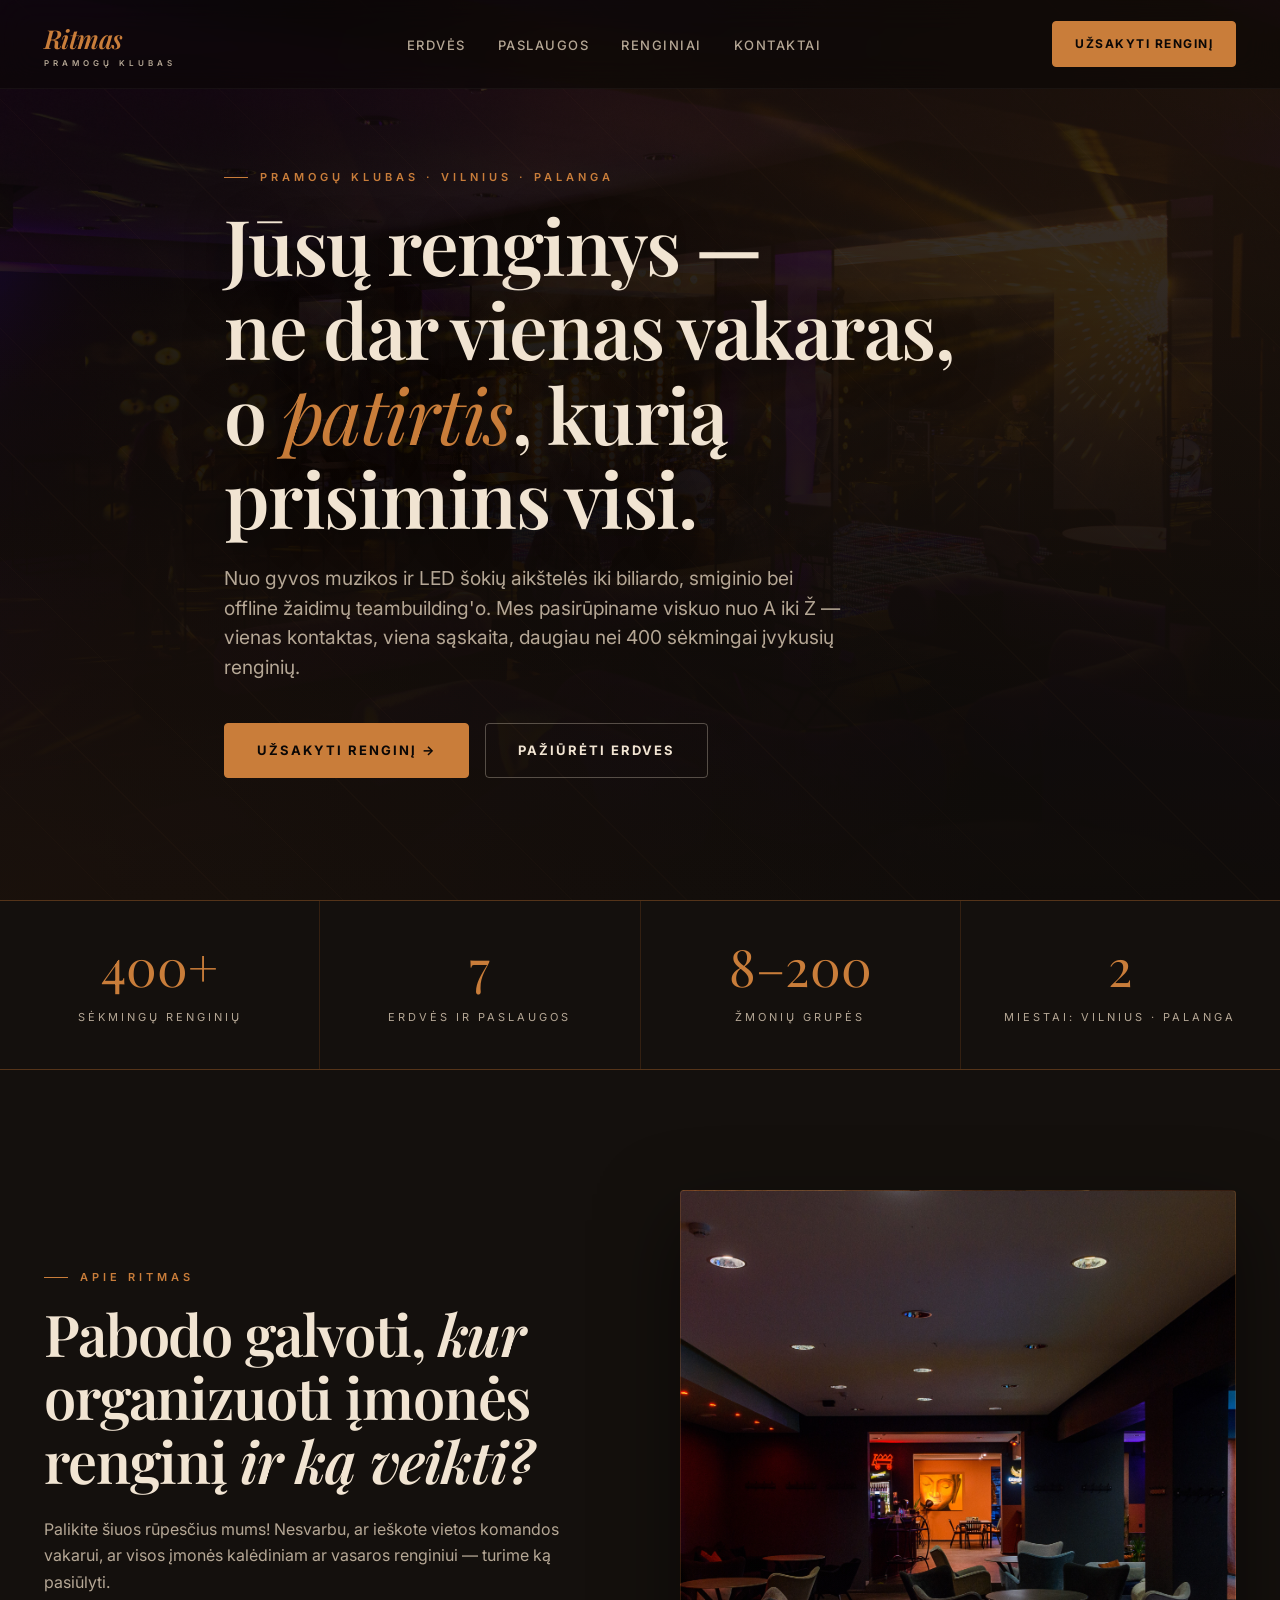
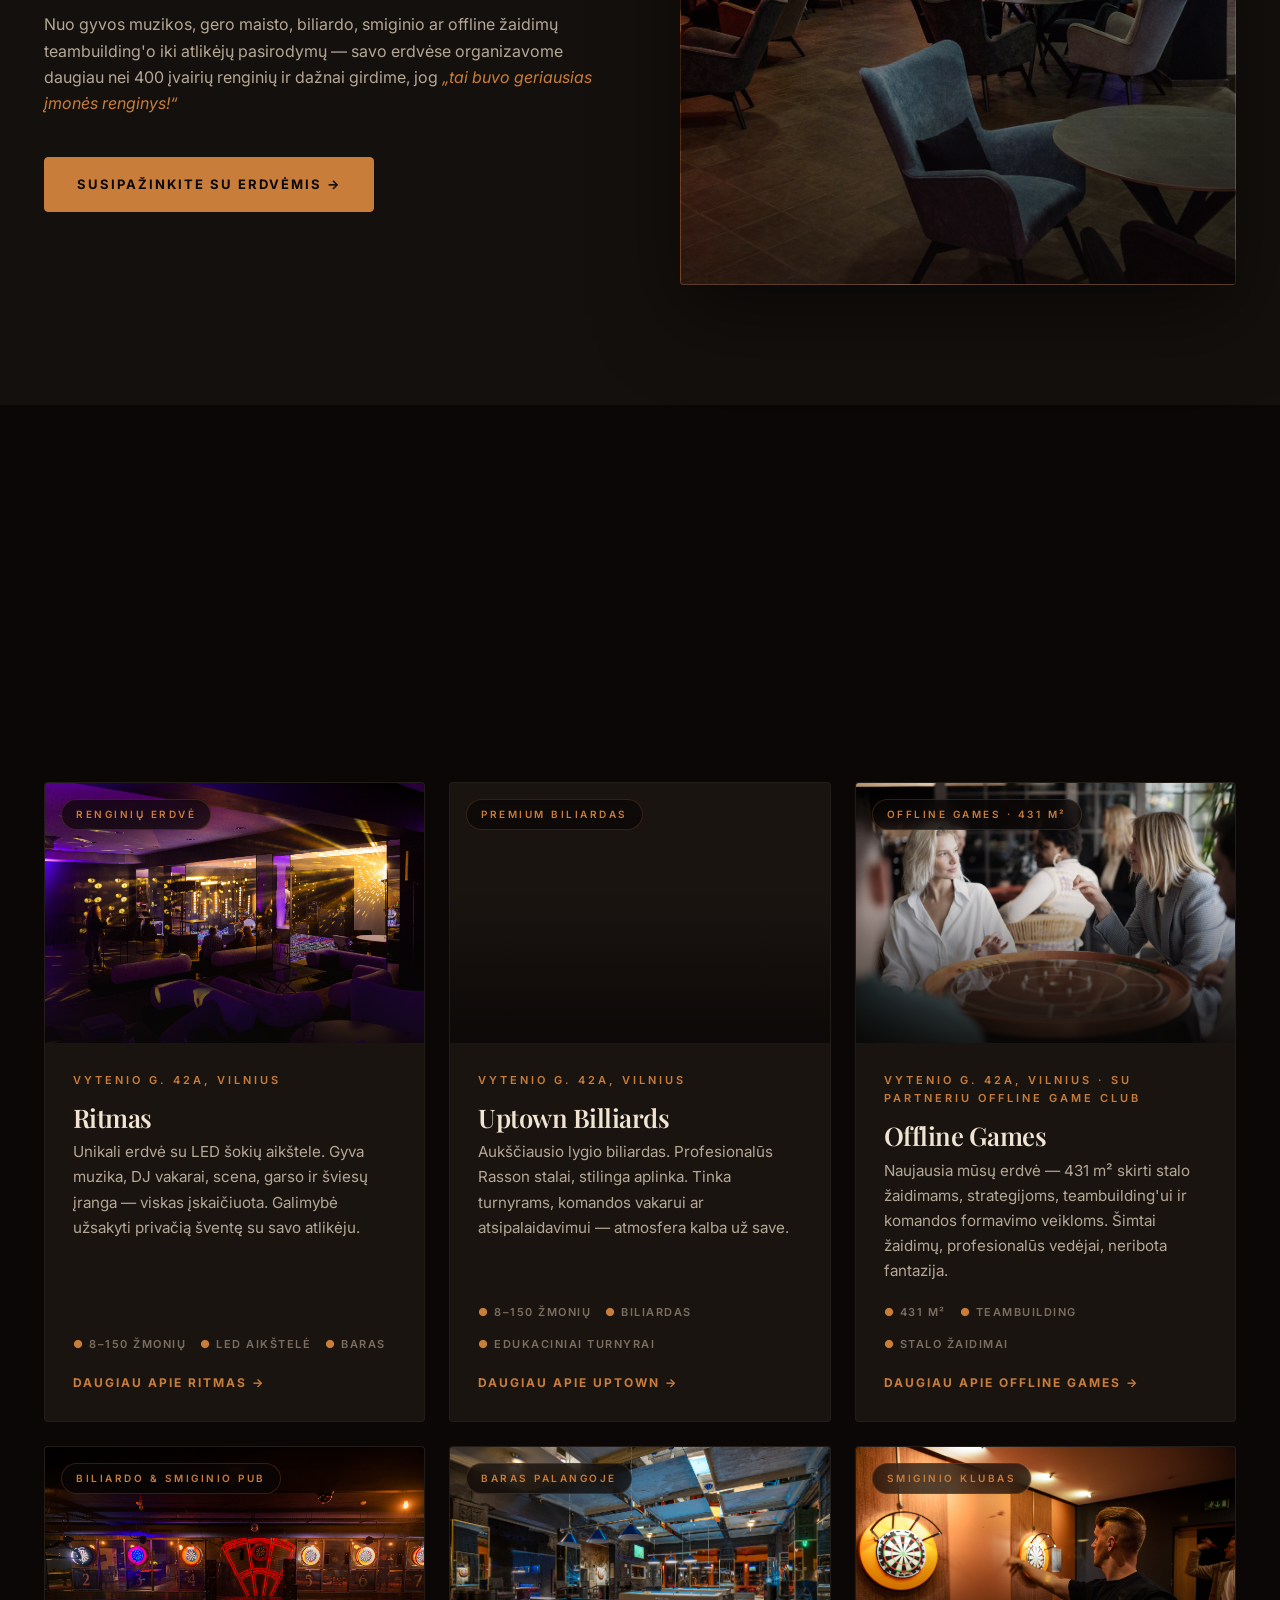
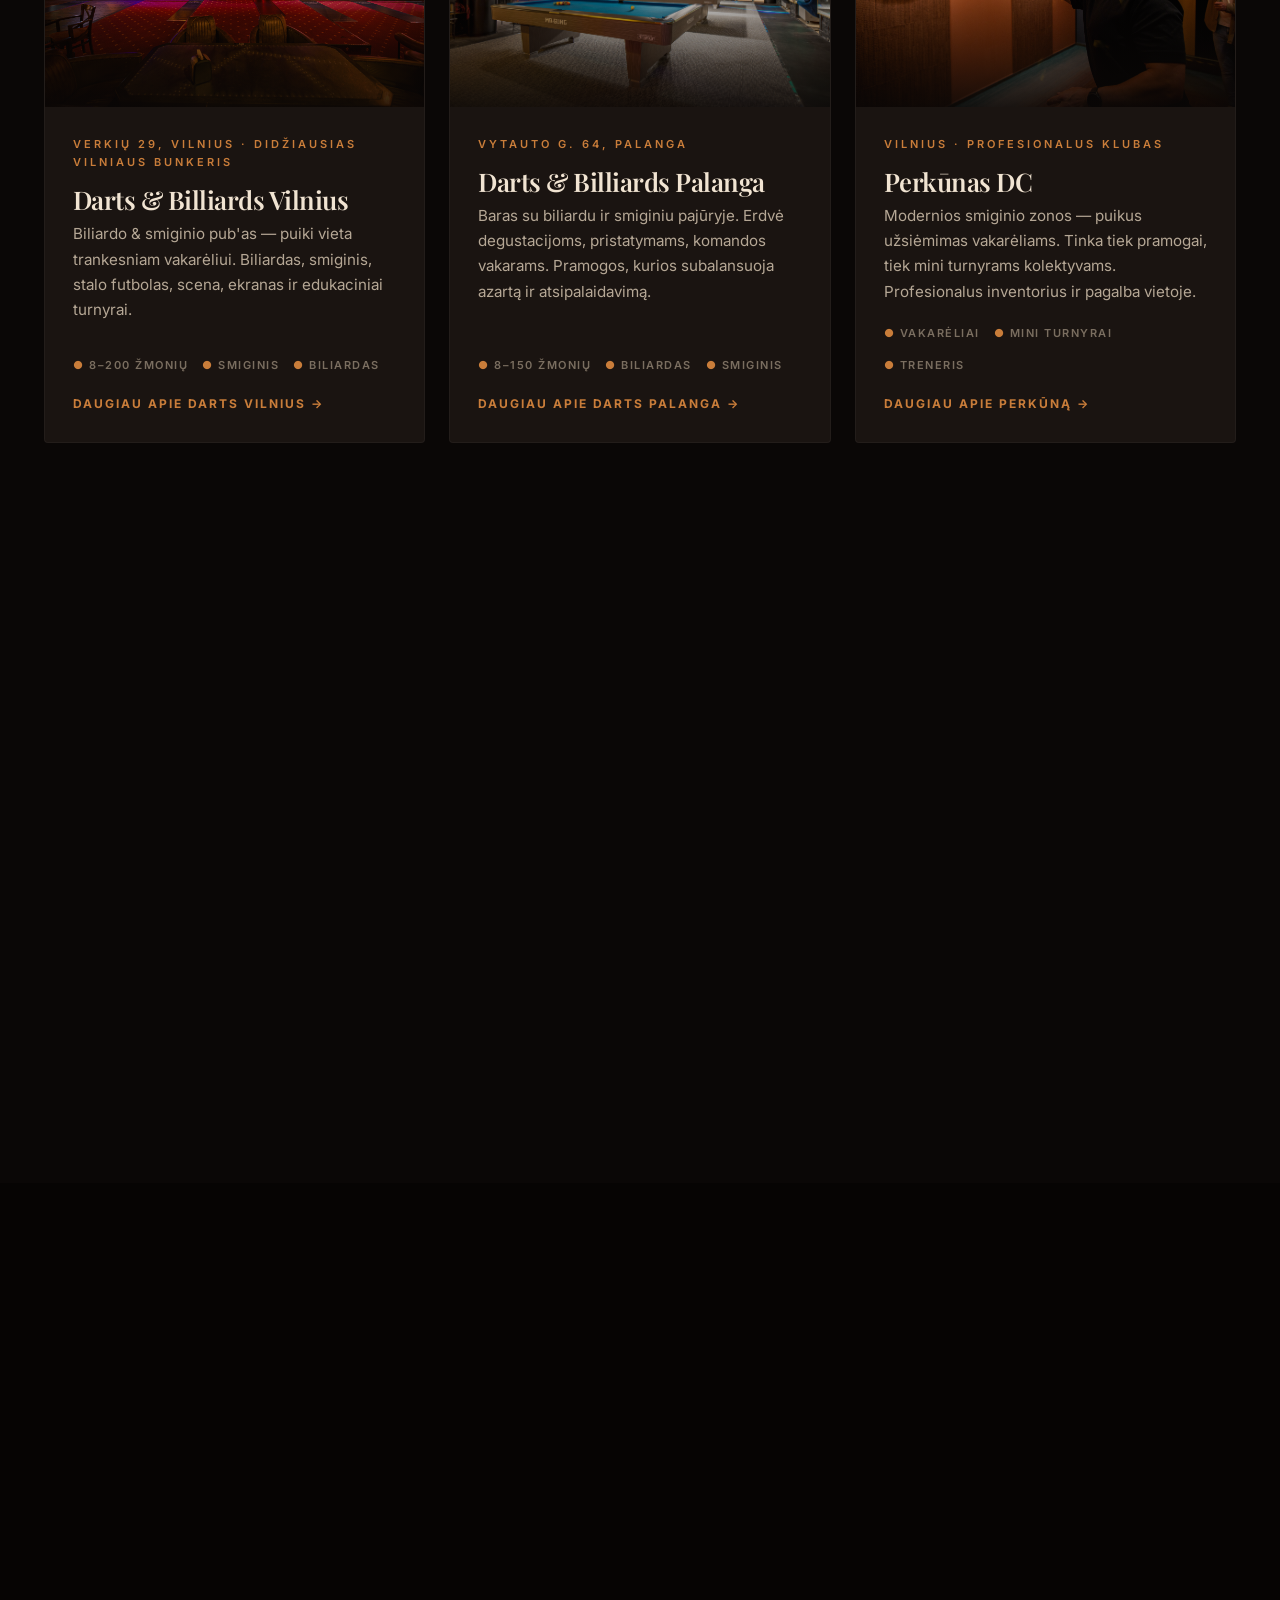
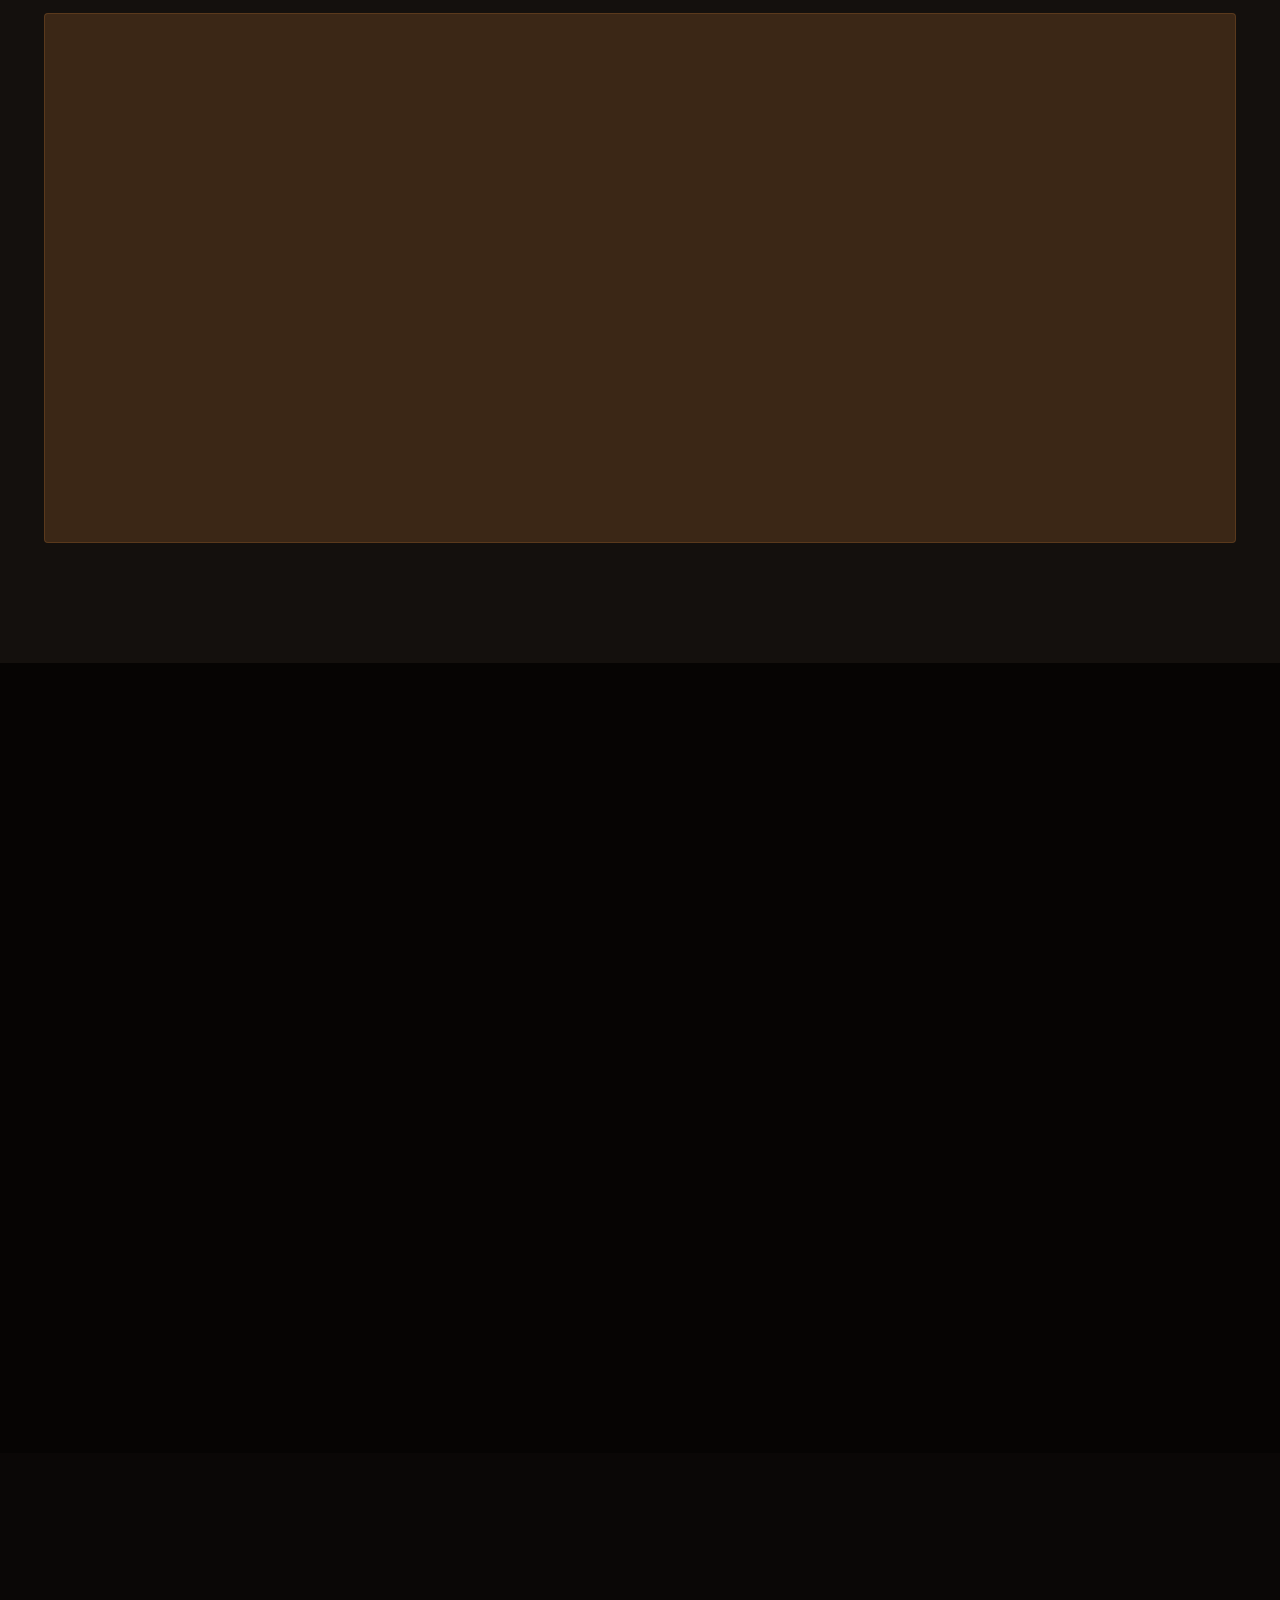
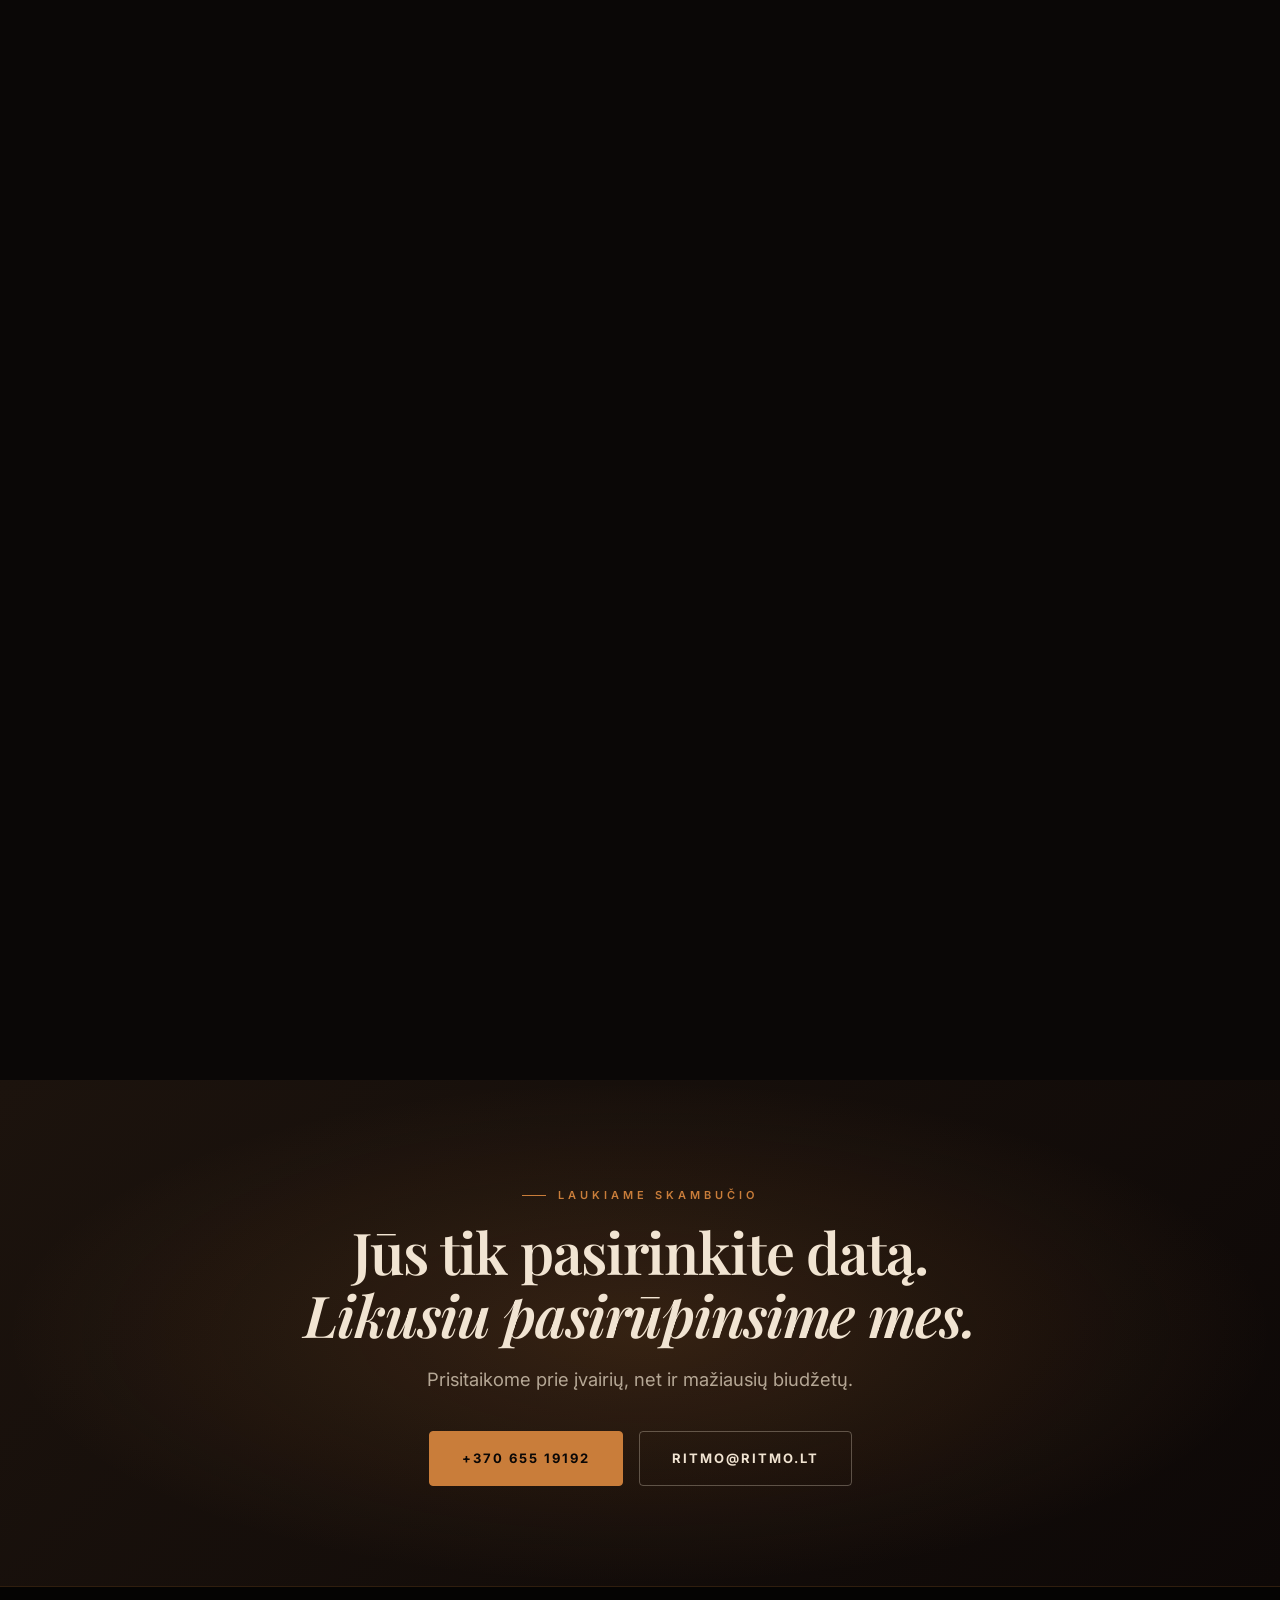
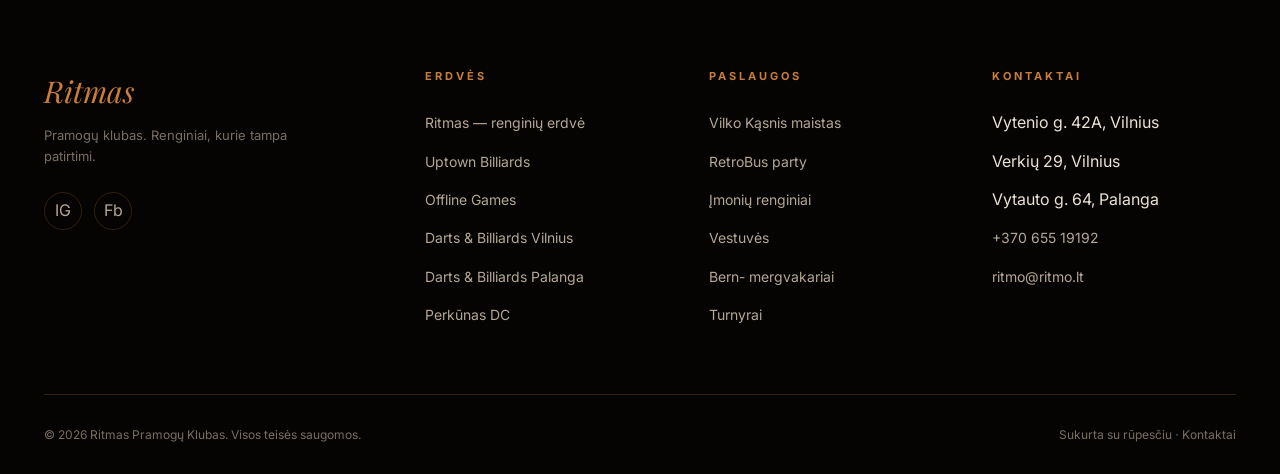
==== commit ceb001cc: "Reorganize image assets, add default.php Move and rename many image files into standardized folders " ====
--- a/index.html
+++ b/index.html
@@ -11,7 +11,7 @@
 <meta property="og:type" content="website">
 <link rel="preconnect" href="https://fonts.googleapis.com">
 <link rel="preconnect" href="https://fonts.gstatic.com" crossorigin>
-<link href="https://fonts.googleapis.com/css2?family=Inter:wght@400;500;600;700&family=Playfair+Display:ital,wght@0,400;0,600;0,700;1,400;1,600&display=swap" rel="stylesheet">
+<link rel="stylesheet" href="https://fonts.googleapis.com/css2?family=Inter:wght@400;500;600;700&family=Playfair+Display:ital,wght@0,400;0,600;0,700;1,400;1,600&display=swap">
 <link rel="stylesheet" href="assets/style.css">
 </head>
 <body>
@@ -31,7 +31,7 @@
 </nav>
 
 <header class="hero">
-  <div class="hero-bg" style="background-image: url('assets/images/pagrindine-ritmas.jpg');"></div>
+  <div class="hero-bg" style="background-image: url('RITMAS/ritmas-pagrindine.jpg');"></div>
   <div class="container hero-content">
     <span class="eyebrow">Pramogų klubas · Vilnius · Palanga</span>
     <h1>Jūsų renginys —<br>ne dar vienas vakaras,<br>o <em>patirtis</em>, kurią prisimins visi.</h1>
@@ -60,7 +60,7 @@
         <p>Nuo gyvos muzikos, gero maisto, biliardo, smiginio ar offline žaidimų teambuilding'o iki atlikėjų pasirodymų — savo erdvėse organizavome daugiau nei 400 įvairių renginių ir dažnai girdime, jog <em style="color:var(--copper);">„tai buvo geriausias įmonės renginys!“</em></p>
         <a href="#spaces" class="btn btn-primary" style="margin-top:24px;">Susipažinkite su erdvėmis →</a>
       </div>
-      <div class="two-col-img framed fade-in" style="background-image: url('assets/images/ritmas-1.jpg');"></div>
+      <div class="two-col-img framed fade-in" style="background-image: url('RITMAS/ritmas-1.jpg');"></div>
     </div>
   </div>
 </section>
@@ -74,7 +74,7 @@
     </div>
     <div class="spaces">
       <a href="ritmas.html" class="space-card fade-in">
-        <div class="space-card-img" style="background-image: url('assets/images/pagrindine-ritmas.jpg');"><span class="space-card-tag">Renginių erdvė</span></div>
+        <div class="space-card-img" style="background-image: url('RITMAS/ritmas-pagrindine.jpg');"><span class="space-card-tag">Renginių erdvė</span></div>
         <div class="space-card-body">
           <div class="sub">Vytenio g. 42A, Vilnius</div>
           <h3>Ritmas</h3>
@@ -84,7 +84,7 @@
         </div>
       </a>
       <a href="uptown.html" class="space-card fade-in">
-        <div class="space-card-img" style="background-image: url('https://drive.google.com/thumbnail?id=1WiTJpKL68ekK9ulDx5SlwFwT-Mex2TLz&sz=w1200');"><span class="space-card-tag">Premium biliardas</span></div>
+        <div class="space-card-img" style="background-image: url('UPTOWN/uptown-pagrindine.jpg');"><span class="space-card-tag">Premium biliardas</span></div>
         <div class="space-card-body">
           <div class="sub">Vytenio g. 42A, Vilnius</div>
           <h3>Uptown Billiards</h3>
@@ -94,7 +94,7 @@
         </div>
       </a>
       <a href="offline-games.html" class="space-card fade-in">
-        <div class="space-card-img" style="background-image: url('https://drive.google.com/thumbnail?id=1oTW7RoSvND9mqmopMKDk5EoorrUgEsER&sz=w1200');"><span class="space-card-tag">Offline games · 431 m²</span></div>
+        <div class="space-card-img" style="background-image: url('OFFLINE/offline-pagrindine.jpg');"><span class="space-card-tag">Offline games · 431 m²</span></div>
         <div class="space-card-body">
           <div class="sub">Vytenio g. 42A, Vilnius · su partneriu Offline Game Club</div>
           <h3>Offline Games</h3>
@@ -104,7 +104,7 @@
         </div>
       </a>
       <a href="darts-bar.html" class="space-card fade-in">
-        <div class="space-card-img" style="background-image: url('https://drive.google.com/thumbnail?id=1JiVC27Zn3OxsxiPdMK0Atm8gLOhU0BRY&sz=w1200');"><span class="space-card-tag">Biliardo & smiginio pub</span></div>
+        <div class="space-card-img" style="background-image: url('DARTS/darts-pagrindine.jpg');"><span class="space-card-tag">Biliardo & smiginio pub</span></div>
         <div class="space-card-body">
           <div class="sub">Verkių 29, Vilnius · Didžiausias Vilniaus bunkeris</div>
           <h3>Darts &amp; Billiards Vilnius</h3>
@@ -114,7 +114,7 @@
         </div>
       </a>
       <a href="darts-palanga.html" class="space-card fade-in">
-        <div class="space-card-img" style="background-image: url('https://drive.google.com/thumbnail?id=1Nq9KM36mByljv81RkOP6Cjq_1KkSakhT&sz=w1200');"><span class="space-card-tag">Baras Palangoje</span></div>
+        <div class="space-card-img" style="background-image: url('PALANGA/palanga-pagrindine.jpg');"><span class="space-card-tag">Baras Palangoje</span></div>
         <div class="space-card-body">
           <div class="sub">Vytauto g. 64, Palanga</div>
           <h3>Darts &amp; Billiards Palanga</h3>
@@ -124,7 +124,7 @@
         </div>
       </a>
       <a href="perkunas.html" class="space-card fade-in">
-        <div class="space-card-img" style="background-image: url('https://drive.google.com/thumbnail?id=1J5Hg4VFQWvJ9VZbEHfBp5RnaOeARDXWA&sz=w1200');"><span class="space-card-tag">Smiginio klubas</span></div>
+        <div class="space-card-img" style="background-image: url('PERKUNAS/perkunas-pagrindine.jpg');"><span class="space-card-tag">Smiginio klubas</span></div>
         <div class="space-card-body">
           <div class="sub">Vilnius · Profesionalus klubas</div>
           <h3>Perkūnas DC</h3>
@@ -134,7 +134,7 @@
         </div>
       </a>
       <a href="vilko-kasnis.html" class="space-card fade-in">
-        <div class="space-card-img" style="background-image: linear-gradient(135deg, #1a1411, #2a2018);"><span class="space-card-tag">Maistas renginiams</span></div>
+        <div class="space-card-img" style="background-image: url('VILKO/vilko-pagrindine.jpg');"><span class="space-card-tag">Maistas renginiams</span></div>
         <div class="space-card-body">
           <div class="sub">Catering · Vilnius ir aplinka</div>
           <h3>Vilko Kąsnis</h3>
@@ -144,7 +144,7 @@
         </div>
       </a>
       <a href="retrobus.html" class="space-card fade-in">
-        <div class="space-card-img" style="background-image: linear-gradient(135deg, #2a1838, #5a1a3a);"><span class="space-card-tag">Party busas</span></div>
+        <div class="space-card-img" style="background-image: url('BUS/bus-pagrindine.jpg');"><span class="space-card-tag">Party busas</span></div>
         <div class="space-card-body">
           <div class="sub">Visa Lietuva · 1–24 žmonės</div>
           <h3>RetroBus</h3>
